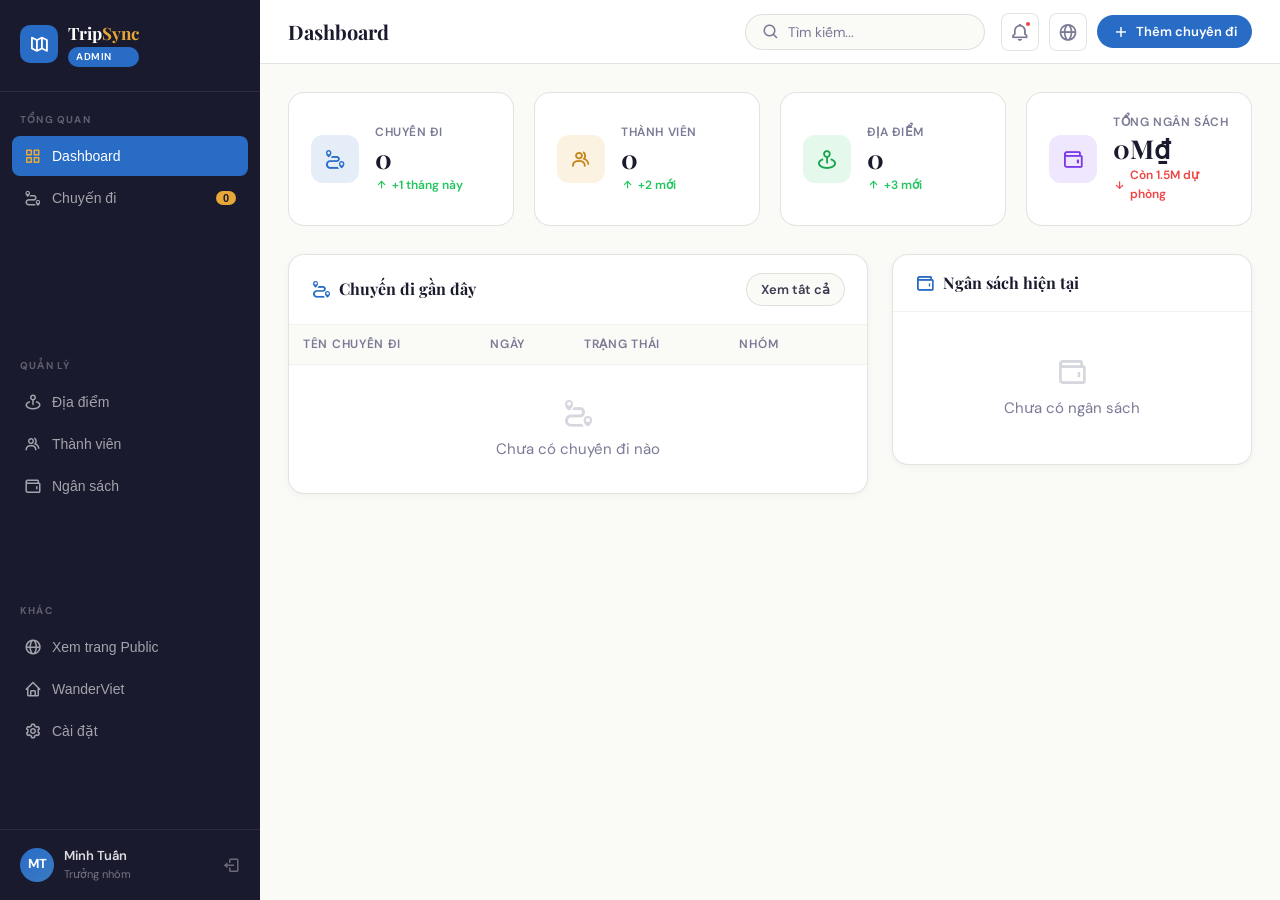
==== admin.html @ dea822be "TourWebsite" ====
<!DOCTYPE html>
<html lang="vi">
<head>
  <meta charset="UTF-8" />
  <meta name="viewport" content="width=device-width, initial-scale=1.0" />
  <title>TripSync Admin – Quản Lý Chuyến Đi</title>
  <link rel="stylesheet" href="https://unpkg.com/boxicons@2.1.4/css/boxicons.min.css">
  <link rel="stylesheet" href="css/admin.css" />
</head>
<body>
<div class="admin-wrapper">

  <!-- SIDEBAR -->
  <aside class="admin-sidebar" id="sidebar">
    <div class="sidebar-brand">
      <div class="sidebar-brand-icon"><i class='bx bx-map-alt'></i></div>
      <div>
        <div class="sidebar-brand-text">Trip<em>Sync</em></div>
        <div class="sidebar-brand-badge">ADMIN</div>
      </div>
    </div>

    <div class="sidebar-section-label">Tổng quan</div>
    <nav class="sidebar-nav">
      <button class="sidebar-nav-item active" onclick="showTab('dashboard')">
        <i class='bx bx-grid-alt'></i> Dashboard
      </button>
      <button class="sidebar-nav-item" onclick="showTab('trips')">
        <i class='bx bx-trip'></i> Chuyến đi
        <span class="sidebar-nav-badge" id="trips-badge">0</span>
      </button>
    </nav>

    <div class="sidebar-section-label">Quản lý</div>
    <nav class="sidebar-nav">
      <button class="sidebar-nav-item" onclick="showTab('places')">
        <i class='bx bx-map-pin'></i> Địa điểm
      </button>
      <button class="sidebar-nav-item" onclick="showTab('members')">
        <i class='bx bx-group'></i> Thành viên
      </button>
      <button class="sidebar-nav-item" onclick="showTab('budget')">
        <i class='bx bx-wallet'></i> Ngân sách
      </button>
    </nav>

    <div class="sidebar-section-label">Khác</div>
    <nav class="sidebar-nav">
      <button class="sidebar-nav-item" onclick="window.open('public.html','_blank')">
        <i class='bx bx-globe'></i> Xem trang Public
      </button>
      <button class="sidebar-nav-item" onclick="window.location.href='index.html'">
        <i class='bx bx-home'></i> WanderViet
      </button>
      <button class="sidebar-nav-item">
        <i class='bx bx-cog'></i> Cài đặt
      </button>
    </nav>

    <div class="sidebar-user">
      <div class="sidebar-user-avatar">MT</div>
      <div>
        <div class="sidebar-user-name">Minh Tuấn</div>
        <div class="sidebar-user-role">Trưởng nhóm</div>
      </div>
      <i class='bx bx-log-out sidebar-user-logout' title="Đăng xuất" onclick="window.location.href='login.html'" style="cursor:pointer"></i>
    </div>
  </aside>

  <!-- MAIN -->
  <main class="admin-main">
    <!-- TOPBAR -->
    <header class="admin-topbar">
      <div class="topbar-title" id="page-title">Dashboard</div>
      <div class="topbar-search">
        <i class='bx bx-search'></i>
        <input type="text" placeholder="Tìm kiếm..." />
      </div>
      <div class="topbar-actions">
        <div class="topbar-icon-btn" title="Thông báo">
          <i class='bx bx-bell'></i>
          <div class="topbar-notif-dot"></div>
        </div>
        <div class="topbar-icon-btn" title="Xem Public" onclick="window.open('public.html','_blank')">
          <i class='bx bx-globe'></i>
        </div>
        <button class="btn btn-primary btn-sm" onclick="openModal('trip')">
          <i class='bx bx-plus'></i> Thêm chuyến đi
        </button>
      </div>
    </header>

    <!-- CONTENT -->
    <div class="admin-content">

      <!-- ===== DASHBOARD TAB ===== -->
      <div id="tab-dashboard" class="tab-content">
        <div class="stats-row">
          <div class="stat-card">
            <div class="stat-icon blue"><i class='bx bx-trip'></i></div>
            <div class="stat-info">
              <div class="stat-label">Chuyến đi</div>
              <div class="stat-val">3</div>
              <div class="stat-change"><i class='bx bx-up-arrow-alt'></i>+1 tháng này</div>
            </div>
          </div>
          <div class="stat-card">
            <div class="stat-icon orange"><i class='bx bx-group'></i></div>
            <div class="stat-info">
              <div class="stat-label">Thành viên</div>
              <div class="stat-val">8</div>
              <div class="stat-change"><i class='bx bx-up-arrow-alt'></i>+2 mới</div>
            </div>
          </div>
          <div class="stat-card">
            <div class="stat-icon green"><i class='bx bx-map-pin'></i></div>
            <div class="stat-info">
              <div class="stat-label">Địa điểm</div>
              <div class="stat-val">14</div>
              <div class="stat-change"><i class='bx bx-up-arrow-alt'></i>+3 mới</div>
            </div>
          </div>
          <div class="stat-card">
            <div class="stat-icon purple"><i class='bx bx-wallet'></i></div>
            <div class="stat-info">
              <div class="stat-label">Tổng ngân sách</div>
              <div class="stat-val">32M₫</div>
              <div class="stat-change down"><i class='bx bx-down-arrow-alt'></i>Còn 1.5M dự phòng</div>
            </div>
          </div>
        </div>

        <div class="admin-grid">
          <div>
            <div class="panel">
              <div class="panel-header">
                <h3><i class='bx bx-trip'></i> Chuyến đi gần đây</h3>
                <div class="panel-header-actions">
                  <button class="btn btn-ghost btn-sm" onclick="showTab('trips')">Xem tất cả</button>
                </div>
              </div>
              <div class="panel-body" style="padding:0">
                <table class="trip-table">
                  <thead>
                    <tr>
                      <th>Tên chuyến đi</th>
                      <th>Ngày</th>
                      <th>Trạng thái</th>
                      <th>Nhóm</th>
                      <th></th>
                    </tr>
                  </thead>
                  <tbody>
                  </tbody>
                </table>
              </div>
            </div>
          </div>

          <div>
            <!-- Quick Budget -->
            <div class="panel">
              <div class="panel-header">
                <h3><i class='bx bx-wallet'></i> Ngân sách hiện tại</h3>
              </div>
              <div class="panel-body" id="dashboard-budget-body">
              </div>
            </div>
          </div>
        </div>
      </div>

      <!-- ===== TRIPS TAB ===== -->
      <div id="tab-trips" class="tab-content" style="display:none">
        <div class="panel">
          <div class="panel-header">
            <h3><i class='bx bx-trip'></i> Tất cả chuyến đi</h3>
            <div class="panel-header-actions">
              <button class="btn btn-primary btn-sm" onclick="openModal('trip')"><i class='bx bx-plus'></i> Thêm mới</button>
            </div>
          </div>
          <div class="panel-body" style="padding:0">
            <table class="trip-table">
              <thead>
                <tr>
                  <th>Tên chuyến đi</th>
                  <th>Ngày đi</th>
                  <th>Thời lượng</th>
                  <th>Trạng thái</th>
                  <th>Nhóm</th>
                  <th>Ngân sách</th>
                  <th>Thao tác</th>
                </tr>
              </thead>
              <tbody id="trips-tbody"></tbody>
            </table>
          </div>
        </div>
      </div>

      <!-- ===== PLACES TAB ===== -->
      <div id="tab-places" class="tab-content" style="display:none">
        <div class="panel">
          <div class="panel-header">
            <h3><i class='bx bx-map-pin'></i> Quản lý địa điểm</h3>
            <div class="panel-header-actions">
              <button class="btn btn-primary btn-sm" onclick="openModal('place')"><i class='bx bx-plus'></i> Thêm địa điểm</button>
            </div>
          </div>
          <div class="panel-body" style="padding:0">
            <table class="trip-table" id="places-table">
              <thead>
                <tr>
                  <th>#</th>
                  <th>Tên địa điểm</th>
                  <th>Vị trí</th>
                  <th>Loại</th>
                  <th>Ngày thăm</th>
                  <th>Đánh giá</th>
                  <th>Thao tác</th>
                </tr>
              </thead>
              <tbody id="places-tbody"></tbody>
            </table>
          </div>
        </div>
      </div>

      <!-- ===== MEMBERS TAB ===== -->
      <div id="tab-members" class="tab-content" style="display:none">
        <div class="panel">
          <div class="panel-header">
            <h3><i class='bx bx-group'></i> Thành viên nhóm</h3>
            <div class="panel-header-actions">
              <button class="btn btn-primary btn-sm" onclick="addMemberRow()"><i class='bx bx-plus'></i> Thêm thành viên</button>
            </div>
          </div>
          <div class="panel-body">
            <div class="member-manage-list" id="member-manage-list"></div>
            <button class="btn btn-primary" onclick="showToast('Đã lưu danh sách thành viên','success')">
              <i class='bx bx-save'></i> Lưu thay đổi
            </button>
          </div>
        </div>
      </div>

      <!-- ===== BUDGET TAB ===== -->
      <div id="tab-budget" class="tab-content" style="display:none">
        <div class="admin-grid">
          <div>
            <div class="panel">
              <div class="panel-header">
                <h3><i class='bx bx-wallet'></i> Tính ngân sách</h3>
              </div>
              <div class="panel-body">
                <div class="form-row">
                  <div class="form-group">
                    <label class="form-label">Chuyến đi</label>
                    <select class="form-control">
                      <option>Đà Nẵng – Hội An 2025</option>
                      <option>Phú Quốc 2025</option>
                    </select>
                  </div>
                  <div class="form-group">
                    <label class="form-label">Số thành viên</label>
                    <input class="form-control" type="number" value="8" id="member-count" oninput="recalcBudget()" />
                  </div>
                </div>

                <div class="form-section-title"><i class='bx bx-list-ul'></i> Danh mục chi phí</div>

                <div class="budget-cats" id="budget-cats"></div>

                <div style="display:flex;gap:10px;margin-top:4px">
                  <button class="btn btn-ghost btn-sm" onclick="addBudgetCat()"><i class='bx bx-plus'></i> Thêm danh mục</button>
                  <button class="btn btn-primary" onclick="showToast('Đã lưu ngân sách','success')"><i class='bx bx-save'></i> Lưu</button>
                </div>
              </div>
            </div>
          </div>

          <div>
            <div class="panel">
              <div class="panel-header"><h3><i class='bx bx-pie-chart-alt'></i> Tổng kết</h3></div>
              <div class="panel-body">
                <div class="budget-total-display">
                  <div class="btd-label">Tổng ngân sách</div>
                  <div class="btd-val" id="total-display">32.000.000₫</div>
                  <div class="btd-sub">Đà Nẵng – Hội An 2025</div>
                  <div class="btd-per" id="per-person-display">≈ 4.000.000₫ / người</div>
                </div>
                <div class="budget-chart" style="margin-bottom:16px">
                  <div class="budget-chart-bars" id="chart-bars">
                    <div class="budget-chart-bar" style="width:31%;background:var(--primary)"></div>
                    <div class="budget-chart-bar" style="width:22%;background:var(--accent)"></div>
                    <div class="budget-chart-bar" style="width:25%;background:var(--success)"></div>
                    <div class="budget-chart-bar" style="width:14%;background:#7c3aed"></div>
                    <div class="budget-chart-bar" style="width:8%;background:var(--text-muted)"></div>
                  </div>
                </div>
                <div id="budget-summary-list"></div>
              </div>
            </div>
          </div>
        </div>
      </div>

    </div><!-- /admin-content -->
  </main>
</div>

<!-- ===== MODAL: Add/Edit Trip ===== -->
<div class="modal-overlay" id="modal-trip">
  <div class="modal">
    <div class="modal-header">
      <h2><i class='bx bx-trip'></i> Thêm / Sửa Chuyến Đi</h2>
      <button class="modal-close" onclick="closeModal('trip')"><i class='bx bx-x'></i></button>
    </div>
    <div class="modal-body">
      <div class="form-section-title"><i class='bx bx-info-circle'></i> Thông tin chuyến đi</div>
      <div class="form-group">
        <label class="form-label">Tên chuyến đi <span>*</span></label>
        <input class="form-control" placeholder="VD: Đà Nẵng – Hội An 2025" />
      </div>
      <div class="form-row">
        <div class="form-group">
          <label class="form-label">Ngày bắt đầu <span>*</span></label>
          <input class="form-control" type="date" value="2025-07-15" />
        </div>
        <div class="form-group">
          <label class="form-label">Ngày kết thúc <span>*</span></label>
          <input class="form-control" type="date" value="2025-07-20" />
        </div>
      </div>
      <div class="form-row">
        <div class="form-group">
          <label class="form-label">Điểm đến <span>*</span></label>
          <input class="form-control" placeholder="VD: Đà Nẵng, Quảng Nam" />
        </div>
        <div class="form-group">
          <label class="form-label">Trạng thái</label>
          <select class="form-control">
            <option>Lên kế hoạch</option>
            <option>Sắp tới</option>
            <option>Đang diễn ra</option>
            <option>Hoàn thành</option>
          </select>
        </div>
      </div>
      <div class="form-group">
        <label class="form-label">Người phụ trách</label>
        <select class="form-control">
          <option>Minh Tuấn</option>
          <option>Lan Anh</option>
          <option>Quang Huy</option>
        </select>
      </div>
      <div class="form-group">
        <label class="form-label">Ghi chú</label>
        <textarea class="form-control" placeholder="Ghi chú, lưu ý về chuyến đi..."></textarea>
      </div>

      <div class="form-section-title"><i class='bx bx-map-pin'></i> Địa điểm trong chuyến đi</div>
      <div class="place-rows" id="modal-place-rows">
        <div class="place-row">
          <i class='bx bx-grid-vertical place-row-drag'></i>
          <div class="place-row-inputs">
            <input class="form-control" placeholder="Tên địa điểm" value="Bãi biển Mỹ Khê" />
            <input class="form-control" placeholder="Thời gian (VD: 09:00)" value="09:00" style="max-width:100px" />
            <select class="form-control" style="max-width:130px"><option>Tham quan</option><option>Ăn uống</option><option>Lưu trú</option><option>Di chuyển</option></select>
          </div>
          <button class="place-row-del"><i class='bx bx-x'></i></button>
        </div>
        <div class="place-row">
          <i class='bx bx-grid-vertical place-row-drag'></i>
          <div class="place-row-inputs">
            <input class="form-control" placeholder="Tên địa điểm" value="Cầu Vàng – Bà Nà Hills" />
            <input class="form-control" placeholder="Thời gian (VD: 09:00)" value="09:00" style="max-width:100px" />
            <select class="form-control" style="max-width:130px"><option>Tham quan</option><option>Ăn uống</option><option>Lưu trú</option><option>Di chuyển</option></select>
          </div>
          <button class="place-row-del" onclick="this.closest('.place-row').remove()"><i class='bx bx-x'></i></button>
        </div>
      </div>
      <button class="btn btn-ghost btn-sm" onclick="addPlaceRow()"><i class='bx bx-plus'></i> Thêm địa điểm</button>
    </div>
    <div class="modal-footer">
      <button class="btn btn-ghost" onclick="closeModal('trip')">Huỷ</button>
      <button class="btn btn-primary" onclick="saveTrip()"><i class='bx bx-save'></i> Lưu chuyến đi</button>
    </div>
  </div>
</div>

<!-- ===== MODAL: Add/Edit Place ===== -->
<div class="modal-overlay" id="modal-place">
  <div class="modal">
    <div class="modal-header">
      <h2><i class='bx bx-map-pin'></i> Thêm / Sửa Địa Điểm</h2>
      <button class="modal-close" onclick="closeModal('place')"><i class='bx bx-x'></i></button>
    </div>
    <div class="modal-body">
      <div class="form-group">
        <label class="form-label">Tên địa điểm <span>*</span></label>
        <input class="form-control" placeholder="VD: Cầu Vàng – Bà Nà Hills" />
      </div>
      <div class="form-row">
        <div class="form-group">
          <label class="form-label">Vị trí / Địa chỉ</label>
          <input class="form-control" placeholder="VD: Đà Nẵng" />
        </div>
        <div class="form-group">
          <label class="form-label">Loại địa điểm</label>
          <select class="form-control">
            <option>Biển</option><option>Núi</option><option>Văn hoá</option>
            <option>Ăn uống</option><option>Lưu trú</option><option>Check-in</option>
          </select>
        </div>
      </div>
      <div class="form-row">
        <div class="form-group">
          <label class="form-label">Ngày thăm</label>
          <input class="form-control" placeholder="VD: Ngày 2" />
        </div>
        <div class="form-group">
          <label class="form-label">Giờ đến</label>
          <input class="form-control" type="time" value="09:00" />
        </div>
      </div>
      <div class="form-row">
        <div class="form-group">
          <label class="form-label">Chi phí ước tính (₫)</label>
          <input class="form-control" type="number" placeholder="0" />
        </div>
        <div class="form-group">
          <label class="form-label">Đánh giá</label>
          <select class="form-control">
            <option>5.0 ⭐⭐⭐⭐⭐</option><option>4.5 ⭐⭐⭐⭐½</option>
            <option selected>4.0 ⭐⭐⭐⭐</option><option>3.5 ⭐⭐⭐½</option>
          </select>
        </div>
      </div>
      <div class="form-group">
        <label class="form-label">Ghi chú / Lưu ý</label>
        <textarea class="form-control" placeholder="Lưu ý quan trọng, mẹo hay cho địa điểm này..."></textarea>
      </div>
    </div>
    <div class="modal-footer">
      <button class="btn btn-ghost" onclick="closeModal('place')">Huỷ</button>
      <button class="btn btn-primary" onclick="savePlace()"><i class='bx bx-save'></i> Lưu địa điểm</button>
    </div>
  </div>
</div>

<!-- TOAST -->
<div class="toast-container" id="toast-container"></div>

<script>
// ── App State ──
let appData = JSON.parse(localStorage.getItem('tripsync_admin') || 'null') || {
  trips: [],
  places: [],
  members: [],
  budget: { tripId: null, memberCount: 1, categories: [] },
};
function saveData(){ localStorage.setItem('tripsync_admin', JSON.stringify(appData)); }

let editingTripId = null;
let editingPlaceId = null;

const fmt = n => (n||0).toLocaleString('vi-VN') + '₫';
const statusMap = { planning:'Lên kế hoạch', upcoming:'Sắp tới', ongoing:'Đang diễn ra', completed:'Hoàn thành' };
const statusClass = { planning:'planning', upcoming:'upcoming', ongoing:'planning', completed:'completed' };

// ── Tab switching ──
function showTab(tab) {
  document.querySelectorAll('.tab-content').forEach(t=>t.style.display='none');
  document.getElementById('tab-'+tab).style.display='block';
  document.querySelectorAll('.sidebar-nav-item').forEach(b=>b.classList.remove('active'));
  event?.target?.classList.add('active');
  const titles={dashboard:'Dashboard',trips:'Chuyến đi',places:'Địa điểm',members:'Thành viên',budget:'Ngân sách'};
  document.getElementById('page-title').textContent=titles[tab]||tab;
  if(tab==='trips') renderTripsTab();
  if(tab==='places') renderPlacesTab();
  if(tab==='members') renderMembersTab();
  if(tab==='budget') renderBudgetTab();
  if(tab==='dashboard') renderDashboard();
}

// ── Toast ──
function showToast(msg, type='success') {
  const icons={success:'bx-check-circle',error:'bx-x-circle',info:'bx-info-circle'};
  const toast=document.createElement('div');
  toast.className=`toast ${type}`;
  toast.innerHTML=`<i class='bx ${icons[type]}'></i> ${msg}`;
  document.getElementById('toast-container').appendChild(toast);
  setTimeout(()=>toast.classList.add('show'),50);
  setTimeout(()=>{toast.classList.remove('show');setTimeout(()=>toast.remove(),400);},3000);
}

// ── Modals ──
function openModal(type){
  if(type==='trip') resetTripForm();
  if(type==='place') resetPlaceForm();
  document.getElementById('modal-'+type).classList.add('open');
}
function closeModal(type){
  document.getElementById('modal-'+type).classList.remove('open');
  if(type==='trip') editingTripId=null;
  if(type==='place') editingPlaceId=null;
}
document.querySelectorAll('.modal-overlay').forEach(o=>{
  o.addEventListener('click',e=>{if(e.target===o) o.classList.remove('open');});
});
document.addEventListener('keydown',e=>{
  if(e.key==='Escape') document.querySelectorAll('.modal-overlay.open').forEach(m=>m.classList.remove('open'));
});

// ── Search ──
const searchInput = document.querySelector('.topbar-search input');
searchInput.addEventListener('input', function(){
  const q = this.value.toLowerCase().trim();
  if(!q){ document.querySelectorAll('.trip-table tbody tr').forEach(r=>r.style.display=''); return; }
  document.querySelectorAll('.trip-table tbody tr').forEach(r=>{
    r.style.display = r.textContent.toLowerCase().includes(q) ? '' : 'none';
  });
});

// ── Notification bell ──
document.querySelector('.topbar-icon-btn[title="Thông báo"]').addEventListener('click',function(){
  const dot = this.querySelector('.topbar-notif-dot');
  if(dot) dot.style.display='none';
  showToast('3 thông báo mới: 2 thành viên xác nhận, 1 địa điểm được thêm','info');
});

// ── Settings ──
document.querySelector('.sidebar-nav-item:last-of-type').addEventListener('click', function(){
  showToast('Trang cài đặt đang được phát triển!','info');
});

// ── TRIPS ──
function renderDashboard(){
  // Update stat cards
  document.querySelector('.stat-card:nth-child(1) .stat-val').textContent = appData.trips.length;
  document.querySelector('.stat-card:nth-child(2) .stat-val').textContent = appData.members.length;
  document.querySelector('.stat-card:nth-child(3) .stat-val').textContent = appData.places.length;
  const totalBudget = appData.budget.categories.reduce((a,c)=>a+c.amount,0);
  document.querySelector('.stat-card:nth-child(4) .stat-val').textContent = (totalBudget/1000000).toFixed(0)+'M₫';
  // Update sidebar badge
  const tripsBadge = document.getElementById('trips-badge');
  if(tripsBadge) tripsBadge.textContent = appData.trips.length;

  // Update recent trips table in dashboard
  const dashTbody = document.querySelector('#tab-dashboard .trip-table tbody');
  if(dashTbody){
    if(!appData.trips.length){
      dashTbody.innerHTML=`<tr><td colspan="5" style="text-align:center;padding:32px 20px;color:var(--text-muted)">
        <i class='bx bx-trip' style="font-size:2rem;opacity:.3;display:block;margin-bottom:8px"></i>
        Chưa có chuyến đi nào
      </td></tr>`;
    } else {
      dashTbody.innerHTML=appData.trips.slice(0,3).map(t=>`
        <tr>
          <td><div class="trip-table-name">${t.name}</div><div class="trip-table-dest"><i class='bx bx-map-pin'></i> ${t.dest}</div></td>
          <td style="font-size:13px;color:var(--text-muted)">${formatDate(t.start)} – ${formatDate(t.end)}</td>
          <td><span class="status-badge ${statusClass[t.status]||'planning'}">${statusMap[t.status]||t.status}</span></td>
          <td><div class="member-avatars">${(t.members||[]).slice(0,3).map(m=>`<div class="ma">${m}</div>`).join('')}${(t.members||[]).length>3?`<div class="ma ma-more">+${t.members.length-3}</div>`:''}</div></td>
          <td><div class="action-btns">
            <div class="action-btn" onclick="editTrip(${t.id})" title="Sửa"><i class='bx bx-edit'></i></div>
            <div class="action-btn del" onclick="deleteTrip(${t.id})" title="Xóa"><i class='bx bx-trash'></i></div>
          </div></td>
        </tr>`).join('');
    }
  }

  // Update dashboard budget panel
  const dashBudgetBody = document.getElementById('dashboard-budget-body');
  if(dashBudgetBody){
    const cats = appData.budget.categories;
    const total = cats.reduce((a,c)=>a+c.amount,0);
    const members = appData.budget.memberCount||1;
    const trip = appData.trips[0];
    if(!cats.length){
      dashBudgetBody.innerHTML=`<div style="text-align:center;padding:24px;color:var(--text-muted)"><i class='bx bx-wallet' style="font-size:2rem;opacity:.3;display:block;margin-bottom:8px"></i>Chưa có ngân sách</div>`;
    } else {
      dashBudgetBody.innerHTML=`
        <div class="budget-total-display">
          <div class="btd-label">Tổng ngân sách</div>
          <div class="btd-val">${fmt(total)}</div>
          ${trip?`<div class="btd-sub">${trip.name}</div>`:''}
          <div class="btd-per">≈ ${fmt(Math.round(total/members))} / người</div>
        </div>
        <div class="budget-chart">
          <div class="budget-chart-bars" style="margin-bottom:8px">
            ${cats.map(c=>`<div class="budget-chart-bar" style="width:${total>0?Math.round(c.amount/total*100):0}%;background:${c.color}"></div>`).join('')}
          </div>
        </div>
        <div>
          ${cats.map(c=>`<div class="budget-summary-row"><span>${c.name}</span><span>${fmt(c.amount)}</span></div>`).join('')}
          <div class="budget-summary-row" style="margin-top:8px;padding-top:12px;border-top:2px solid var(--bg-2)">
            <span>Tổng cộng</span><span style="color:var(--primary)">${fmt(total)}</span>
          </div>
        </div>`;
    }
  }
}

function renderTripsTab(){
  const tbody=document.getElementById('trips-tbody');
  if(!appData.trips.length){
    tbody.innerHTML=`<tr><td colspan="7" style="text-align:center;padding:40px 20px;color:var(--text-muted)">
      <i class='bx bx-trip' style="font-size:2.5rem;opacity:.3;display:block;margin-bottom:10px"></i>
      Chưa có chuyến đi nào. Nhấn <strong>+ Thêm mới</strong> để bắt đầu.
    </td></tr>`;
    return;
  }
  tbody.innerHTML=appData.trips.map(t=>`
    <tr>
      <td><div class="trip-table-name">${t.name}</div><div class="trip-table-dest"><i class='bx bx-map-pin'></i> ${t.dest}</div></td>
      <td style="font-size:13px">${formatDate(t.start)}</td>
      <td style="font-size:13px;color:var(--text-muted)">${calcDuration(t.start,t.end)}</td>
      <td><span class="status-badge ${statusClass[t.status]||'planning'}">${statusMap[t.status]||t.status}</span></td>
      <td><div class="member-avatars">${t.members.slice(0,3).map(m=>`<div class="ma">${m}</div>`).join('')}${t.members.length>3?`<div class="ma ma-more">+${t.members.length-3}</div>`:''}</div></td>
      <td style="font-size:13px;font-weight:600;color:var(--primary)">${fmt(t.budget)}</td>
      <td><div class="action-btns">
        <div class="action-btn" onclick="editTrip(${t.id})" title="Sửa"><i class='bx bx-edit'></i></div>
        <div class="action-btn" onclick="window.open('public.html','_blank')" title="Xem Public"><i class='bx bx-globe'></i></div>
        <div class="action-btn del" onclick="deleteTrip(${t.id})" title="Xóa"><i class='bx bx-trash'></i></div>
      </div></td>
    </tr>`).join('');
}

function formatDate(d){ if(!d) return '—'; const [y,m,dy]=d.split('-'); return `${dy}/${m}/${y}`; }
function calcDuration(s,e){
  if(!s||!e) return '—';
  const days=Math.round((new Date(e)-new Date(s))/86400000)+1;
  return `${days} ngày ${days-1} đêm`;
}

// Trip modal fields
function getTripFields(){
  const modal=document.getElementById('modal-trip');
  const inputs=modal.querySelectorAll('input,select,textarea');
  return {
    name: inputs[0].value.trim(),
    start: inputs[1].value,
    end: inputs[2].value,
    dest: inputs[3].value.trim(),
    status: inputs[4].value,
    leader: inputs[5].value,
    notes: inputs[6].value,
  };
}
function resetTripForm(){
  const modal=document.getElementById('modal-trip');
  modal.querySelectorAll('input:not([type="hidden"]),textarea').forEach(i=>{ if(i.type!=='hidden') i.value=''; });
  document.getElementById('modal-place-rows').innerHTML='';
  editingTripId=null;
  modal.querySelector('.modal-header h2').innerHTML="<i class='bx bx-trip'></i> Thêm Chuyến Đi Mới";
}
function editTrip(id){
  const trip=appData.trips.find(t=>t.id===id);
  if(!trip) return;
  editingTripId=id;
  const modal=document.getElementById('modal-trip');
  const inputs=modal.querySelectorAll('input,select,textarea');
  inputs[0].value=trip.name;
  inputs[1].value=trip.start;
  inputs[2].value=trip.end;
  inputs[3].value=trip.dest;
  inputs[4].value=trip.status;
  inputs[6].value=trip.notes||'';
  modal.querySelector('.modal-header h2').innerHTML="<i class='bx bx-edit'></i> Sửa Chuyến Đi";
  modal.classList.add('open');
}
function saveTrip(){
  const f=getTripFields();
  if(!f.name){ showToast('Vui lòng nhập tên chuyến đi!','error'); return; }
  if(!f.start||!f.end){ showToast('Vui lòng chọn ngày đi và ngày về!','error'); return; }
  if(new Date(f.end)<new Date(f.start)){ showToast('Ngày về phải sau ngày đi!','error'); return; }
  if(!f.dest){ showToast('Vui lòng nhập điểm đến!','error'); return; }

  if(editingTripId){
    const idx=appData.trips.findIndex(t=>t.id===editingTripId);
    if(idx>=0) Object.assign(appData.trips[idx],{...f,budget:appData.trips[idx].budget,members:appData.trips[idx].members});
    showToast('Đã cập nhật chuyến đi!','success');
  } else {
    const newTrip={id:Date.now(),...f,budget:0,members:[]};
    appData.trips.push(newTrip);
    showToast('Đã thêm chuyến đi mới!','success');
  }
  saveData(); closeModal('trip'); renderTripsTab(); renderDashboard();
}
function deleteTrip(id){
  if(!confirm('Bạn có chắc muốn xóa chuyến đi này?')) return;
  appData.trips=appData.trips.filter(t=>t.id!==id);
  saveData(); renderTripsTab(); renderDashboard();
  showToast('Đã xóa chuyến đi','error');
}

// ── PLACES ──
function renderPlacesTab(){
  const tbody=document.getElementById('places-tbody');
  if(!appData.places.length){
    tbody.innerHTML=`<tr><td colspan="7" style="text-align:center;padding:40px 20px;color:var(--text-muted)">
      <i class='bx bx-map-pin' style="font-size:2.5rem;opacity:.3;display:block;margin-bottom:10px"></i>
      Chưa có địa điểm nào. Nhấn <strong>+ Thêm mới</strong> để thêm địa điểm.
    </td></tr>`;
    return;
  }
  tbody.innerHTML=appData.places.map((p,i)=>`
    <tr>
      <td style="font-weight:700;color:var(--primary)">${i+1}</td>
      <td><div style="font-weight:600;font-size:14px">${p.name}</div></td>
      <td style="font-size:13px;color:var(--text-muted)">${p.location}</td>
      <td><span class="stop-tag">${p.type}</span></td>
      <td style="font-size:13px">${p.day}</td>
      <td><span style="display:flex;align-items:center;gap:3px;font-size:13px;font-weight:600"><i class='bx bxs-star' style="color:var(--accent)"></i>${p.rating}</span></td>
      <td><div class="action-btns">
        <div class="action-btn" onclick="editPlace(${p.id})" title="Sửa"><i class='bx bx-edit'></i></div>
        <div class="action-btn del" onclick="deletePlace(${p.id})" title="Xóa"><i class='bx bx-trash'></i></div>
      </div></td>
    </tr>`).join('');
}
function resetPlaceForm(){
  const modal=document.getElementById('modal-place');
  modal.querySelectorAll('input:not([type="hidden"]),textarea').forEach(i=>{if(i.type!=='hidden') i.value='';});
  editingPlaceId=null;
  modal.querySelector('.modal-header h2').innerHTML="<i class='bx bx-map-pin'></i> Thêm Địa Điểm Mới";
}
function editPlace(id){
  const p=appData.places.find(x=>x.id===id);
  if(!p) return;
  editingPlaceId=id;
  const modal=document.getElementById('modal-place');
  const inputs=modal.querySelectorAll('input,select,textarea');
  inputs[0].value=p.name;
  inputs[1].value=p.location;
  inputs[2].value=p.type;
  inputs[3].value=p.day;
  inputs[4].value=p.time;
  inputs[5].value=p.cost||0;
  // rating select
  const ratingSelect=modal.querySelectorAll('select')[1];
  if(ratingSelect) Array.from(ratingSelect.options).forEach(o=>{if(o.value.startsWith(p.rating)) o.selected=true;});
  if(inputs[7]) inputs[7].value=p.notes||'';
  modal.querySelector('.modal-header h2').innerHTML="<i class='bx bx-edit'></i> Sửa Địa Điểm";
  modal.classList.add('open');
}
function savePlace(){
  const modal=document.getElementById('modal-place');
  const inputs=modal.querySelectorAll('input,select,textarea');
  const name=inputs[0].value.trim();
  if(!name){ showToast('Vui lòng nhập tên địa điểm!','error'); return; }
  const placeData={
    name,
    location:inputs[1].value.trim()||'Việt Nam',
    type:inputs[2].value,
    day:inputs[3].value.trim()||'Ngày 1',
    time:inputs[4].value||'09:00',
    cost:parseFloat(inputs[5].value)||0,
    rating: (modal.querySelectorAll('select')[1]?.value||'4.0').split(' ')[0],
    notes: inputs[7]?.value||''
  };
  if(editingPlaceId){
    const idx=appData.places.findIndex(p=>p.id===editingPlaceId);
    if(idx>=0) appData.places[idx]={...appData.places[idx],...placeData};
    showToast('Đã cập nhật địa điểm!','success');
  } else {
    appData.places.push({id:Date.now(),...placeData});
    showToast('Đã thêm địa điểm mới!','success');
  }
  saveData(); closeModal('place'); renderPlacesTab(); renderDashboard();
}
function deletePlace(id){
  if(!confirm('Bạn có chắc muốn xóa địa điểm này?')) return;
  appData.places=appData.places.filter(p=>p.id!==id);
  saveData(); renderPlacesTab(); renderDashboard();
  showToast('Đã xóa địa điểm','error');
}

// ── MEMBERS ──
function renderMembersTab(){
  const list=document.getElementById('member-manage-list');
  list.innerHTML=appData.members.map(m=>`
    <div class="member-manage-row" data-id="${m.id}">
      <div class="member-manage-avatar" style="background:${m.color}">${m.initials}</div>
      <input class="form-control" value="${m.name}" placeholder="Tên thành viên" onchange="updateMember(${m.id},'name',this.value)" />
      <select class="form-control member-role-select" onchange="updateMember(${m.id},'role',this.value)">
        ${['Trưởng nhóm','Phụ trách tài chính','Phụ trách lịch trình','Thành viên'].map(r=>`<option ${r===m.role?'selected':''}>${r}</option>`).join('')}
      </select>
      <input class="form-control" value="${m.phone||''}" placeholder="Số điện thoại" style="max-width:140px" onchange="updateMember(${m.id},'phone',this.value)" />
      <div class="member-manage-del" onclick="deleteMember(${m.id})" title="Xóa"><i class='bx bx-x'></i></div>
    </div>`).join('');
}
function updateMember(id,field,val){
  const m=appData.members.find(x=>x.id===id);
  if(m){ m[field]=val; saveData(); }
}
function deleteMember(id){
  if(!confirm('Xóa thành viên này?')) return;
  appData.members=appData.members.filter(m=>m.id!==id);
  saveData(); renderMembersTab(); renderDashboard();
  showToast('Đã xóa thành viên','error');
}
function addMemberRow(){
  const colors=['linear-gradient(135deg,#0d9488,#2dd4bf)','linear-gradient(135deg,#db2777,#f9a8d4)','linear-gradient(135deg,#ea580c,#fdba74)'];
  const color=colors[appData.members.length%colors.length];
  const newMember={id:Date.now(),name:'',role:'Thành viên',phone:'',initials:'?',color};
  appData.members.push(newMember);
  saveData(); renderMembersTab();
  // Focus new row
  setTimeout(()=>{
    const rows=document.querySelectorAll('.member-manage-row');
    const lastInput=rows[rows.length-1]?.querySelector('input');
    if(lastInput) lastInput.focus();
  },50);
}
// Save members button
document.querySelector('#tab-members .btn-primary')?.addEventListener('click',()=>{
  // Collect all current values
  document.querySelectorAll('.member-manage-row').forEach(row=>{
    const id=parseInt(row.dataset.id);
    const m=appData.members.find(x=>x.id===id);
    if(!m) return;
    const inputs=row.querySelectorAll('input');
    const name=inputs[0].value.trim();
    if(name) m.name=name;
    m.phone=inputs[1].value.trim();
    const initials=name.split(' ').filter(Boolean).map(w=>w[0]).slice(0,2).join('').toUpperCase()||'?';
    m.initials=initials;
    row.querySelector('.member-manage-avatar').textContent=initials;
  });
  saveData(); renderDashboard();
  showToast('Đã lưu danh sách thành viên','success');
});

// ── BUDGET ──
function renderBudgetTab(){
  const cats=document.getElementById('budget-cats');
  cats.innerHTML=appData.budget.categories.map((c,i)=>`
    <div class="budget-cat-row">
      <div class="budget-cat-color" style="background:${c.color}"></div>
      <input class="form-control" value="${c.name}" placeholder="Danh mục" style="flex:1" onchange="updateBudgetCat(${i},'name',this.value)" />
      <input class="form-control amount" type="number" value="${c.amount}" oninput="updateBudgetCat(${i},'amount',this.value);recalcBudget()" placeholder="Số tiền (₫)" />
      <span class="budget-cat-pct">0%</span>
      <div class="member-manage-del" onclick="removeBudgetCat(${i})"><i class='bx bx-x'></i></div>
    </div>`).join('');
  document.getElementById('member-count').value=appData.budget.memberCount;
  recalcBudget();
}
function updateBudgetCat(i,field,val){
  if(appData.budget.categories[i]){
    appData.budget.categories[i][field]=field==='amount'?parseFloat(val)||0:val;
    saveData();
  }
}
function removeBudgetCat(i){
  appData.budget.categories.splice(i,1);
  saveData(); renderBudgetTab();
}
function addBudgetCat(){
  const colors=['#ec4899','#06b6d4','#f97316','#84cc16'];
  appData.budget.categories.push({name:'Danh mục mới',amount:0,color:colors[appData.budget.categories.length%colors.length]});
  saveData(); renderBudgetTab();
}
function recalcBudget(){
  const amounts=[...document.querySelectorAll('.budget-cat-row .amount')].map(i=>parseFloat(i.value)||0);
  const total=amounts.reduce((a,b)=>a+b,0);
  const members=parseInt(document.getElementById('member-count').value)||1;
  appData.budget.memberCount=members;
  document.querySelectorAll('.budget-cat-row .budget-cat-pct').forEach((el,i)=>{
    el.textContent=total>0?Math.round((amounts[i]/total)*100)+'%':'0%';
  });
  if(document.getElementById('total-display')) document.getElementById('total-display').textContent=fmt(total);
  if(document.getElementById('per-person-display')) document.getElementById('per-person-display').textContent=`≈ ${fmt(Math.round(total/members))} / người`;
  if(document.getElementById('total-sum')) document.getElementById('total-sum').textContent=fmt(total);
  // Update chart bars
  const bars=document.getElementById('chart-bars');
  if(bars && total>0){
    const barColors=appData.budget.categories.map(c=>c.color);
    bars.innerHTML=amounts.map((a,i)=>`<div class="budget-chart-bar" style="width:${total>0?Math.round(a/total*100):0}%;background:${barColors[i]||'#ccc'}"></div>`).join('');
  }
  // Update summary list
  const summaryList=document.getElementById('budget-summary-list');
  if(summaryList){
    const cats=[...document.querySelectorAll('.budget-cat-row')].map((row,i)=>({
      name: row.querySelector('input.form-control')?.value||'',
      amount: amounts[i]||0
    }));
    summaryList.innerHTML=cats.map(c=>`<div class="budget-summary-row"><span>${c.name}</span><span>${fmt(c.amount)}</span></div>`).join('')
      +`<div class="budget-summary-row" style="font-weight:700;border-top:2px solid var(--bg-2);margin-top:8px;padding-top:12px"><span>Tổng cộng</span><span style="color:var(--primary)" id="total-sum">${fmt(total)}</span></div>`;
  }
  saveData();
}
// Save budget button  
document.querySelector('#tab-budget .btn-primary')?.addEventListener('click',()=>{
  recalcBudget(); saveData();
  showToast('Đã lưu ngân sách','success');
});

// ── Place rows in trip modal ──
function addPlaceRow(){
  const container=document.getElementById('modal-place-rows');
  const row=document.createElement('div');
  row.className='place-row';
  row.innerHTML=`
    <i class='bx bx-grid-vertical place-row-drag'></i>
    <div class="place-row-inputs">
      <input class="form-control" placeholder="Tên địa điểm" />
      <input class="form-control" placeholder="Thời gian" style="max-width:100px" />
      <select class="form-control" style="max-width:130px"><option>Tham quan</option><option>Ăn uống</option><option>Lưu trú</option><option>Di chuyển</option></select>
    </div>
    <button class="place-row-del" onclick="this.closest('.place-row').remove()"><i class='bx bx-x'></i></button>`;
  container.appendChild(row);
}
// Remove first place-row-del (had no onclick)
document.querySelector('.place-row-del:not([onclick])')?.addEventListener('click', function(){
  this.closest('.place-row').remove();
});

// ── Confirm delete (legacy) ──
function confirmDelete(item){
  if(confirm(`Bạn có chắc muốn xóa ${item}?`)) showToast(`Đã xóa ${item}`,'error');
}

// ── Dashboard action buttons ──
document.querySelector('.panel-header-actions .btn-ghost')?.addEventListener('click',()=>showTab('trips'));

// ── Init ──
renderDashboard();
renderTripsTab();
renderPlacesTab();
renderMembersTab();
renderBudgetTab();
</script>

</body>
</html>
---- css/admin.css ----
@import url('https://fonts.googleapis.com/css2?family=Playfair+Display:wght@400;700;900&family=DM+Sans:wght@300;400;500;600&display=swap');
@import url('https://unpkg.com/boxicons@2.1.4/css/boxicons.min.css');

*, *::before, *::after { box-sizing: border-box; margin: 0; padding: 0; }

:root {
    --primary: #286cc5;
    --primary-light: #3b7bc4;
    --primary-pale: #E8F2EB;
    --accent: #E8A838;
    --accent-dark: #C4861A;
    --dark: #1A1A2E;
    --dark-2: #2C2C44;
    --text: #3D3D52;
    --text-muted: #7A7A96;
    --bg: #FAFAF7;
    --bg-2: #F2F2EC;
    --white: #FFFFFF;
    --border: rgba(45, 90, 61, 0.15);
    --shadow: 0 4px 32px rgba(45, 90, 61, 0.12);
    --radius: 16px;
    --radius-sm: 8px;
    --radius-xl: 32px;
    --sidebar-w: 260px;
    --topbar-h: 64px;
    --success: #22c55e;
    --warning: #f59e0b;
    --danger: #ef4444;
    --danger-pale: #fee2e2;
}

html { scroll-behavior: smooth; }

body {
    font-family: 'DM Sans', sans-serif;
    color: var(--text);
    background: var(--bg);
    font-size: 15px;
    line-height: 1.6;
    overflow-x: hidden;
}

img { max-width: 100%; height: auto; display: block; }
a { text-decoration: none; color: inherit; transition: all 0.3s ease; }
ul { list-style: none; }

h1, h2, h3, h4 { font-family: 'Playfair Display', serif; color: var(--dark); line-height: 1.2; }
h1 { font-size: clamp(22px, 2.5vw, 30px); font-weight: 700; }
h2 { font-size: clamp(18px, 2vw, 24px); font-weight: 700; }
h3 { font-size: 18px; font-weight: 700; }
p { color: var(--text-muted); }

/* ── LAYOUT ── */
.admin-wrapper { display: flex; min-height: 100vh; }

/* ── SIDEBAR ── */
.admin-sidebar {
    width: var(--sidebar-w);
    background: var(--dark);
    display: flex; flex-direction: column;
    position: fixed; left: 0; top: 0; bottom: 0;
    z-index: 200;
    transition: transform 0.3s ease;
    overflow-y: auto;
}

.sidebar-brand {
    display: flex; align-items: center; gap: 10px;
    padding: 20px 20px 24px;
    border-bottom: 1px solid rgba(255,255,255,0.08);
}
.sidebar-brand-icon {
    width: 38px; height: 38px;
    background: var(--primary);
    border-radius: 10px;
    display: flex; align-items: center; justify-content: center;
}
.sidebar-brand-icon i { color: var(--white); font-size: 20px; }
.sidebar-brand-text { font-family: 'Playfair Display', serif; font-size: 17px; font-weight: 700; color: var(--white); }
.sidebar-brand-text em { color: var(--accent); font-style: normal; }
.sidebar-brand-badge { font-size: 10px; background: var(--primary); color: var(--white); padding: 2px 8px; border-radius: 100px; font-weight: 600; letter-spacing: 0.05em; }

.sidebar-section-label {
    font-size: 10px; font-weight: 700;
    color: rgba(255,255,255,0.3);
    text-transform: uppercase; letter-spacing: 0.12em;
    padding: 20px 20px 8px;
}

.sidebar-nav { padding: 0 12px; flex: 1; }
.sidebar-nav-item {
    display: flex; align-items: center; gap: 10px;
    padding: 11px 12px;
    border-radius: var(--radius-sm);
    font-size: 14px; font-weight: 500;
    color: rgba(255,255,255,0.6);
    cursor: pointer; transition: all 0.25s;
    margin-bottom: 2px;
    border: none; background: transparent; width: 100%; text-align: left;
}
.sidebar-nav-item i { font-size: 18px; flex-shrink: 0; }
.sidebar-nav-item:hover { background: rgba(255,255,255,0.06); color: rgba(255,255,255,0.9); }
.sidebar-nav-item.active { background: var(--primary); color: var(--white); }
.sidebar-nav-item.active i { color: var(--accent); }
.sidebar-nav-badge {
    margin-left: auto;
    background: var(--accent);
    color: var(--dark);
    font-size: 11px; font-weight: 700;
    padding: 1px 7px; border-radius: 100px;
}

.sidebar-user {
    padding: 16px 20px;
    border-top: 1px solid rgba(255,255,255,0.08);
    display: flex; align-items: center; gap: 10px;
    margin-top: auto;
}
.sidebar-user-avatar {
    width: 34px; height: 34px; border-radius: 50%;
    background: linear-gradient(135deg, var(--primary), var(--primary-light));
    display: flex; align-items: center; justify-content: center;
    font-weight: 700; font-size: 13px; color: var(--white);
    flex-shrink: 0;
}
.sidebar-user-name { font-size: 13px; font-weight: 600; color: rgba(255,255,255,0.85); }
.sidebar-user-role { font-size: 11px; color: rgba(255,255,255,0.4); }
.sidebar-user-logout { margin-left: auto; color: rgba(255,255,255,0.35); font-size: 18px; cursor: pointer; transition: color 0.3s; }
.sidebar-user-logout:hover { color: var(--danger); }

/* ── MAIN CONTENT ── */
.admin-main {
    margin-left: var(--sidebar-w);
    flex: 1;
    min-height: 100vh;
    display: flex; flex-direction: column;
}

/* ── TOPBAR ── */
.admin-topbar {
    height: var(--topbar-h);
    background: var(--white);
    border-bottom: 1px solid var(--border);
    display: flex; align-items: center;
    padding: 0 28px;
    gap: 16px;
    position: sticky; top: 0; z-index: 100;
}
.topbar-title { font-family: 'Playfair Display', serif; font-size: 20px; font-weight: 700; color: var(--dark); flex: 1; }
.topbar-search {
    display: flex; align-items: center; gap: 8px;
    background: var(--bg); border: 1.5px solid var(--border);
    border-radius: 100px; padding: 8px 16px;
    width: 240px; transition: all 0.3s;
}
.topbar-search:focus-within { border-color: var(--primary); background: var(--white); width: 280px; }
.topbar-search i { color: var(--text-muted); font-size: 18px; }
.topbar-search input { border: none; background: transparent; outline: none; font-family: 'DM Sans', sans-serif; font-size: 14px; color: var(--text); width: 100%; }
.topbar-search input::placeholder { color: var(--text-muted); }

.topbar-actions { display: flex; align-items: center; gap: 10px; }
.topbar-icon-btn {
    width: 38px; height: 38px;
    border-radius: var(--radius-sm); border: 1.5px solid var(--border);
    background: var(--white); color: var(--text-muted);
    display: flex; align-items: center; justify-content: center;
    cursor: pointer; transition: all 0.3s; position: relative;
}
.topbar-icon-btn:hover { border-color: var(--primary); color: var(--primary); }
.topbar-icon-btn i { font-size: 20px; }
.topbar-notif-dot {
    position: absolute; top: 6px; right: 6px;
    width: 8px; height: 8px; border-radius: 50%;
    background: var(--danger); border: 2px solid var(--white);
}

/* ── PAGE CONTENT ── */
.admin-content { padding: 28px; flex: 1; }

/* ── STAT CARDS ROW ── */
.stats-row { display: grid; grid-template-columns: repeat(4, 1fr); gap: 20px; margin-bottom: 28px; }
.stat-card {
    background: var(--white);
    border-radius: var(--radius);
    padding: 20px 22px;
    border: 1px solid var(--border);
    display: flex; align-items: center; gap: 16px;
    transition: all 0.3s;
}
.stat-card:hover { border-color: var(--primary); box-shadow: 0 4px 20px rgba(40,108,197,0.1); transform: translateY(-2px); }
.stat-icon {
    width: 48px; height: 48px;
    border-radius: 12px;
    display: flex; align-items: center; justify-content: center;
    flex-shrink: 0;
}
.stat-icon i { font-size: 22px; }
.stat-icon.blue { background: rgba(40,108,197,0.12); }
.stat-icon.blue i { color: var(--primary); }
.stat-icon.orange { background: rgba(232,168,56,0.15); }
.stat-icon.orange i { color: var(--accent-dark); }
.stat-icon.green { background: rgba(34,197,94,0.12); }
.stat-icon.green i { color: #16a34a; }
.stat-icon.purple { background: rgba(124,58,237,0.12); }
.stat-icon.purple i { color: #7c3aed; }
.stat-info { flex: 1; }
.stat-label { font-size: 12px; color: var(--text-muted); text-transform: uppercase; letter-spacing: 0.05em; font-weight: 600; margin-bottom: 4px; }
.stat-val { font-family: 'Playfair Display', serif; font-size: 26px; font-weight: 700; color: var(--dark); line-height: 1; }
.stat-change { font-size: 12px; color: var(--success); font-weight: 600; margin-top: 4px; display: flex; align-items: center; gap: 3px; }
.stat-change.down { color: var(--danger); }
.stat-change i { font-size: 14px; }

/* ── GRID LAYOUT ── */
.admin-grid { display: grid; grid-template-columns: 1fr 360px; gap: 24px; align-items: start; }
.admin-grid-full { grid-template-columns: 1fr; }

/* ── PANEL CARDS ── */
.panel {
    background: var(--white);
    border-radius: var(--radius);
    border: 1px solid var(--border);
    overflow: hidden;
    margin-bottom: 24px;
    box-shadow: 0 2px 8px rgba(0,0,0,0.04);
}
.panel-header {
    display: flex; align-items: center; justify-content: space-between;
    padding: 18px 22px;
    border-bottom: 1px solid var(--bg-2);
}
.panel-header h3 { font-size: 16px; display: flex; align-items: center; gap: 8px; }
.panel-header h3 i { color: var(--primary); font-size: 20px; }
.panel-header-actions { display: flex; gap: 8px; }
.panel-body { padding: 20px 22px; }

/* ── BUTTONS ── */
.btn { display: inline-flex; align-items: center; gap: 7px; padding: 10px 20px; border-radius: 100px; font-weight: 600; font-size: 14px; cursor: pointer; transition: all 0.3s ease; border: 1.5px solid transparent; font-family: 'DM Sans', sans-serif; }
.btn-primary { background: var(--primary); color: var(--white); }
.btn-primary:hover { background: var(--primary-light); transform: translateY(-1px); box-shadow: 0 6px 20px rgba(40,108,197,0.3); }
.btn-accent { background: var(--accent); color: var(--dark); }
.btn-accent:hover { background: var(--accent-dark); transform: translateY(-1px); }
.btn-outline { background: transparent; color: var(--primary); border-color: var(--primary); }
.btn-outline:hover { background: var(--primary); color: var(--white); }
.btn-ghost { background: var(--bg); color: var(--text); border-color: var(--border); }
.btn-ghost:hover { border-color: var(--primary); color: var(--primary); background: var(--primary-pale); }
.btn-danger { background: var(--danger); color: var(--white); }
.btn-danger:hover { background: #dc2626; }
.btn-sm { padding: 7px 14px; font-size: 13px; }
.btn-xs { padding: 5px 11px; font-size: 12px; }
.btn i { font-size: 17px; }

/* ── TRIP TABLE ── */
.trip-table { width: 100%; border-collapse: collapse; }
.trip-table th {
    text-align: left; font-size: 12px; font-weight: 600;
    color: var(--text-muted); text-transform: uppercase; letter-spacing: 0.06em;
    padding: 10px 14px; border-bottom: 1.5px solid var(--bg-2);
    background: var(--bg);
}
.trip-table td { padding: 14px; border-bottom: 1px solid var(--bg-2); vertical-align: middle; }
.trip-table tr:last-child td { border-bottom: none; }
.trip-table tbody tr { transition: background 0.2s; }
.trip-table tbody tr:hover { background: var(--bg); }

.trip-table-name { font-weight: 600; color: var(--dark); font-size: 14px; margin-bottom: 2px; }
.trip-table-dest { font-size: 12px; color: var(--text-muted); display: flex; align-items: center; gap: 4px; }
.trip-table-dest i { font-size: 13px; color: var(--primary); }

.status-badge { display: inline-flex; align-items: center; gap: 5px; padding: 4px 11px; border-radius: 100px; font-size: 12px; font-weight: 600; }
.status-badge::before { content: ''; width: 6px; height: 6px; border-radius: 50%; background: currentColor; opacity: 0.6; }
.status-badge.active { background: rgba(34,197,94,0.12); color: #16a34a; }
.status-badge.upcoming { background: rgba(40,108,197,0.1); color: var(--primary); }
.status-badge.completed { background: var(--bg-2); color: var(--text-muted); }
.status-badge.planning { background: rgba(245,158,11,0.12); color: var(--warning); }

.member-avatars { display: flex; }
.member-avatars .ma {
    width: 28px; height: 28px; border-radius: 50%;
    background: linear-gradient(135deg, var(--primary), var(--primary-light));
    display: flex; align-items: center; justify-content: center;
    font-size: 11px; font-weight: 700; color: var(--white);
    border: 2px solid var(--white);
    margin-left: -6px; first-child { margin-left: 0; }
}
.member-avatars .ma:first-child { margin-left: 0; }
.member-avatars .ma.c2 { background: linear-gradient(135deg, #7c3aed, #a78bfa); }
.member-avatars .ma.c3 { background: linear-gradient(135deg, #0d9488, #2dd4bf); }
.member-avatars .ma.c4 { background: linear-gradient(135deg, var(--accent-dark), var(--accent)); }
.member-avatars .ma-more { background: var(--bg-2); color: var(--text-muted); font-size: 10px; }

.action-btns { display: flex; gap: 6px; align-items: center; }
.action-btn {
    width: 32px; height: 32px; border-radius: var(--radius-sm);
    display: flex; align-items: center; justify-content: center;
    cursor: pointer; transition: all 0.25s; border: 1px solid var(--border);
    background: var(--white); color: var(--text-muted); font-size: 16px;
}
.action-btn:hover { border-color: var(--primary); color: var(--primary); background: var(--primary-pale); }
.action-btn.del:hover { border-color: var(--danger); color: var(--danger); background: var(--danger-pale); }

/* ── FORM ELEMENTS ── */
.form-group { margin-bottom: 18px; }
.form-label { display: block; font-size: 13px; font-weight: 600; color: var(--dark); margin-bottom: 6px; }
.form-label span { color: var(--danger); }
.form-control {
    width: 100%; padding: 11px 14px;
    border: 1.5px solid var(--border);
    border-radius: var(--radius-sm);
    font-family: 'DM Sans', sans-serif;
    font-size: 14px; color: var(--text);
    background: var(--bg);
    outline: none; transition: all 0.3s;
}
.form-control:focus { border-color: var(--primary); background: var(--white); box-shadow: 0 0 0 3px rgba(40,108,197,0.1); }
.form-control::placeholder { color: var(--text-muted); }
textarea.form-control { resize: vertical; min-height: 90px; }
select.form-control { cursor: pointer; }
.form-row { display: grid; grid-template-columns: 1fr 1fr; gap: 14px; }
.form-hint { font-size: 12px; color: var(--text-muted); margin-top: 4px; }

.form-section-title {
    font-size: 13px; font-weight: 700; color: var(--dark);
    text-transform: uppercase; letter-spacing: 0.06em;
    margin-bottom: 16px; padding-bottom: 10px;
    border-bottom: 1px solid var(--bg-2);
    display: flex; align-items: center; gap: 7px;
}
.form-section-title i { color: var(--primary); font-size: 16px; }

/* ── PLACE MANAGER ── */
.place-manager { }
.place-manager-head { display: flex; align-items: center; justify-content: space-between; margin-bottom: 14px; }
.place-manager-head h4 { font-size: 14px; font-family: 'DM Sans', sans-serif; font-weight: 600; color: var(--dark); display: flex; align-items: center; gap: 6px; }
.place-manager-head h4 i { color: var(--primary); }

.place-rows { display: flex; flex-direction: column; gap: 8px; margin-bottom: 12px; }
.place-row {
    display: flex; gap: 8px; align-items: flex-start;
    background: var(--bg);
    border: 1px solid var(--border);
    border-radius: var(--radius-sm);
    padding: 12px;
    transition: border-color 0.3s;
}
.place-row:hover { border-color: var(--primary-light); }
.place-row-drag { color: var(--text-muted); font-size: 20px; cursor: grab; padding-top: 2px; }
.place-row-inputs { display: flex; gap: 8px; flex: 1; flex-wrap: wrap; }
.place-row-inputs .form-control { flex: 1; min-width: 140px; padding: 8px 12px; font-size: 13px; }
.place-row-del { width: 32px; height: 32px; border-radius: var(--radius-sm); border: 1px solid var(--border); background: var(--white); color: var(--text-muted); display: flex; align-items: center; justify-content: center; cursor: pointer; transition: all 0.25s; font-size: 16px; flex-shrink: 0; margin-top: 1px; }
.place-row-del:hover { border-color: var(--danger); color: var(--danger); background: var(--danger-pale); }

/* ── BUDGET PANEL ── */
.budget-panel { }
.budget-total-display {
    background: linear-gradient(135deg, var(--dark), var(--dark-2));
    border-radius: var(--radius-sm);
    padding: 20px;
    text-align: center;
    margin-bottom: 20px;
    position: relative; overflow: hidden;
}
.budget-total-display::before { content: ''; position: absolute; width: 150px; height: 150px; background: var(--accent); border-radius: 50%; opacity: 0.06; top: -60px; right: -40px; }
.budget-total-display .btd-label { font-size: 11px; color: rgba(255,255,255,0.5); text-transform: uppercase; letter-spacing: 0.08em; margin-bottom: 6px; }
.budget-total-display .btd-val { font-family: 'Playfair Display', serif; font-size: 36px; font-weight: 700; color: var(--white); margin-bottom: 4px; }
.budget-total-display .btd-sub { font-size: 12px; color: rgba(255,255,255,0.4); }
.budget-total-display .btd-per { font-size: 13px; color: var(--accent); font-weight: 600; margin-top: 8px; }

.budget-cats { display: flex; flex-direction: column; gap: 12px; margin-bottom: 20px; }
.budget-cat-row {
    display: flex; gap: 10px; align-items: center;
    padding: 12px;
    border: 1px solid var(--border);
    border-radius: var(--radius-sm);
    background: var(--bg);
    transition: border-color 0.3s;
}
.budget-cat-row:hover { border-color: var(--primary-light); }
.budget-cat-color {
    width: 12px; height: 12px; border-radius: 50%;
    flex-shrink: 0; cursor: pointer;
}
.budget-cat-row .form-control { padding: 8px 10px; font-size: 13px; }
.budget-cat-row .form-control.amount { max-width: 110px; font-weight: 600; }
.budget-cat-pct { font-size: 12px; font-weight: 600; color: var(--text-muted); min-width: 36px; text-align: right; }

.budget-chart { margin-bottom: 16px; }
.budget-chart-bars { display: flex; height: 16px; border-radius: 100px; overflow: hidden; gap: 2px; }
.budget-chart-bar { height: 100%; border-radius: 3px; transition: all 0.5s ease; }

.budget-summary-row { display: flex; justify-content: space-between; align-items: center; padding: 10px 0; border-bottom: 1px solid var(--bg-2); font-size: 13px; }
.budget-summary-row:last-child { border-bottom: none; font-weight: 600; font-size: 14px; }
.budget-summary-row span:first-child { color: var(--text-muted); }
.budget-summary-row span:last-child { color: var(--dark); font-weight: 600; }

/* ── MEMBER MANAGER ── */
.member-manager { }
.member-manage-list { display: flex; flex-direction: column; gap: 8px; margin-bottom: 14px; }
.member-manage-row {
    display: flex; gap: 10px; align-items: center;
    padding: 12px;
    border: 1px solid var(--border);
    border-radius: var(--radius-sm);
    background: var(--bg);
}
.member-manage-avatar {
    width: 34px; height: 34px; border-radius: 50%;
    background: linear-gradient(135deg, var(--primary), var(--primary-light));
    display: flex; align-items: center; justify-content: center;
    font-weight: 700; font-size: 12px; color: var(--white);
    flex-shrink: 0;
}
.member-manage-row .form-control { padding: 7px 10px; font-size: 13px; flex: 1; }
.member-role-select { max-width: 130px !important; }
.member-manage-del { width: 30px; height: 30px; border-radius: 6px; border: 1px solid var(--border); background: var(--white); color: var(--text-muted); display: flex; align-items: center; justify-content: center; cursor: pointer; transition: all 0.25s; font-size: 15px; }
.member-manage-del:hover { border-color: var(--danger); color: var(--danger); background: var(--danger-pale); }

/* ── MODAL ── */
.modal-overlay {
    position: fixed; inset: 0;
    background: rgba(26,26,46,0.6);
    backdrop-filter: blur(4px);
    z-index: 500;
    display: flex; align-items: center; justify-content: center;
    padding: 20px;
    opacity: 0; pointer-events: none;
    transition: opacity 0.3s;
}
.modal-overlay.open { opacity: 1; pointer-events: all; }
.modal {
    background: var(--white);
    border-radius: var(--radius);
    width: 100%; max-width: 680px;
    max-height: 90vh;
    overflow-y: auto;
    box-shadow: 0 24px 64px rgba(0,0,0,0.2);
    transform: scale(0.96) translateY(10px);
    transition: transform 0.3s;
}
.modal-overlay.open .modal { transform: scale(1) translateY(0); }
.modal-header {
    display: flex; align-items: center; justify-content: space-between;
    padding: 20px 24px;
    border-bottom: 1px solid var(--bg-2);
    position: sticky; top: 0; background: var(--white); z-index: 10;
}
.modal-header h2 { font-size: 20px; display: flex; align-items: center; gap: 8px; }
.modal-header h2 i { color: var(--primary); font-size: 22px; }
.modal-close {
    width: 34px; height: 34px; border-radius: var(--radius-sm);
    display: flex; align-items: center; justify-content: center;
    cursor: pointer; transition: all 0.25s;
    color: var(--text-muted); font-size: 20px;
    border: 1px solid var(--border); background: var(--white);
}
.modal-close:hover { border-color: var(--danger); color: var(--danger); background: var(--danger-pale); }
.modal-body { padding: 24px; }
.modal-footer {
    display: flex; justify-content: flex-end; gap: 10px;
    padding: 16px 24px;
    border-top: 1px solid var(--bg-2);
    position: sticky; bottom: 0; background: var(--white);
}

/* ── EMPTY STATE ── */
.empty-state {
    text-align: center;
    padding: 56px 20px;
}
.empty-icon { width: 72px; height: 72px; background: var(--primary-pale); border-radius: 20px; display: flex; align-items: center; justify-content: center; margin: 0 auto 20px; }
.empty-icon i { font-size: 34px; color: var(--primary); }
.empty-state h3 { font-size: 18px; margin-bottom: 8px; }
.empty-state p { font-size: 14px; max-width: 280px; margin: 0 auto 20px; }

/* ── TABS ── */
.tabs { display: flex; gap: 2px; background: var(--bg-2); border-radius: 100px; padding: 4px; margin-bottom: 24px; }
.tab-btn {
    flex: 1; padding: 9px 16px;
    border-radius: 100px; border: none;
    background: transparent; font-family: 'DM Sans', sans-serif;
    font-size: 13px; font-weight: 500; color: var(--text-muted);
    cursor: pointer; transition: all 0.25s; display: flex; align-items: center; justify-content: center; gap: 6px;
}
.tab-btn i { font-size: 16px; }
.tab-btn.active { background: var(--white); color: var(--primary); font-weight: 600; box-shadow: 0 2px 8px rgba(0,0,0,0.08); }
.tab-btn:hover:not(.active) { color: var(--text); }

/* ── TOAST ── */
.toast-container { position: fixed; bottom: 24px; right: 24px; z-index: 1000; display: flex; flex-direction: column; gap: 10px; }
.toast {
    display: flex; align-items: center; gap: 12px;
    background: var(--dark);
    border-radius: 12px;
    padding: 14px 18px;
    box-shadow: 0 8px 32px rgba(0,0,0,0.2);
    color: var(--white);
    font-size: 14px; font-weight: 500;
    min-width: 280px;
    transform: translateX(120%);
    transition: transform 0.4s cubic-bezier(0.34, 1.56, 0.64, 1);
}
.toast.show { transform: translateX(0); }
.toast i { font-size: 20px; }
.toast.success i { color: var(--success); }
.toast.error i { color: var(--danger); }
.toast.info i { color: var(--accent); }

/* ── RESPONSIVE ── */
@media (max-width: 1100px) {
    .stats-row { grid-template-columns: repeat(2, 1fr); }
    .admin-grid { grid-template-columns: 1fr; }
}
@media (max-width: 900px) {
    :root { --sidebar-w: 0px; }
    .admin-sidebar { transform: translateX(-260px); width: 260px; }
    .admin-sidebar.open { transform: translateX(0); }
    .admin-main { margin-left: 0; }
}
@media (max-width: 640px) {
    .stats-row { grid-template-columns: 1fr 1fr; }
    .form-row { grid-template-columns: 1fr; }
    .admin-content { padding: 16px; }
    .topbar-search { display: none; }
}
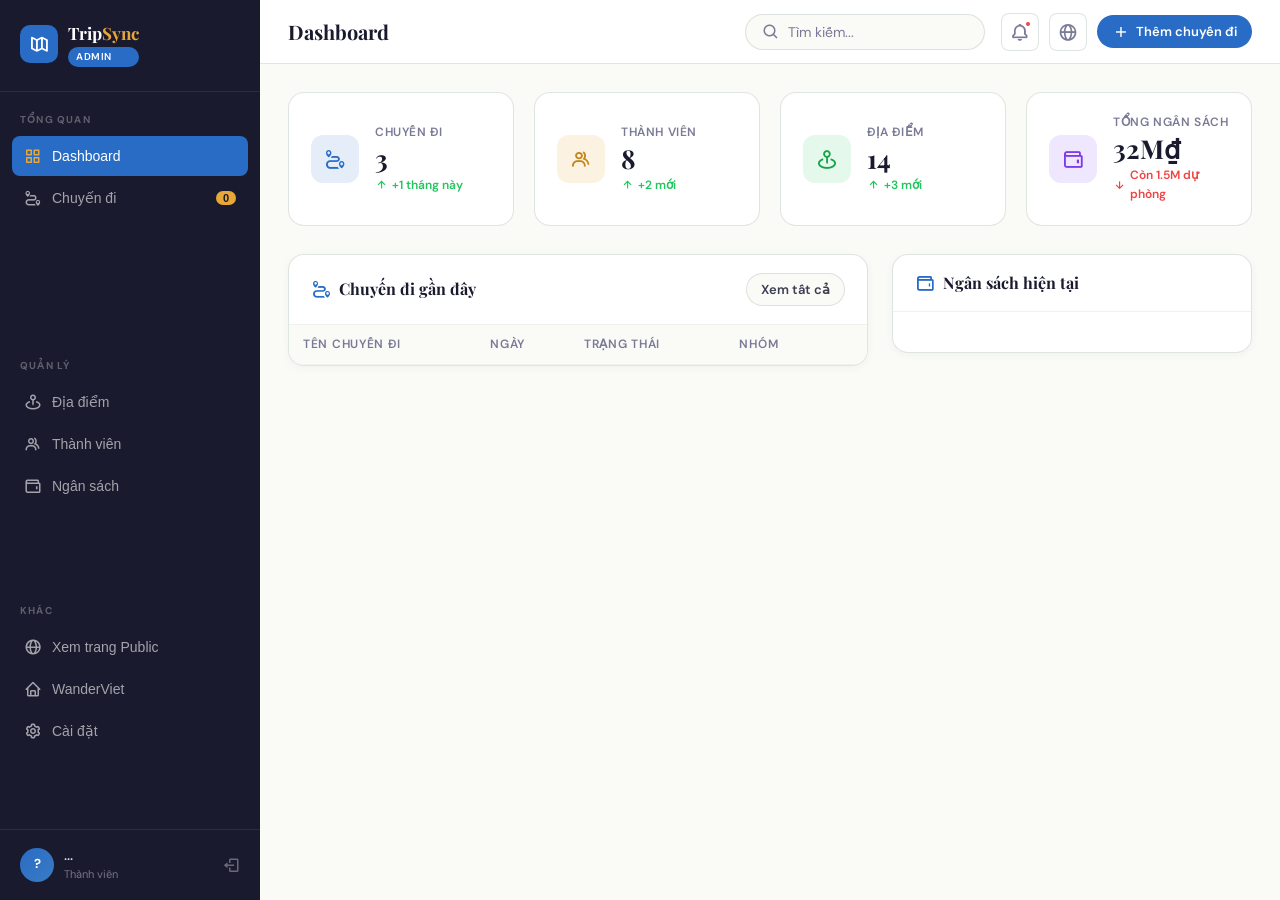
==== commit 3deaf12b: "Cập nhật giao diện trang chủ" ====
--- a/admin.html
+++ b/admin.html
@@ -6,6 +6,7 @@
   <title>TripSync Admin – Quản Lý Chuyến Đi</title>
   <link rel="stylesheet" href="https://unpkg.com/boxicons@2.1.4/css/boxicons.min.css">
   <link rel="stylesheet" href="css/admin.css" />
+  <script src="authGuard.js"></script>
 </head>
 <body>
 <div class="admin-wrapper">
@@ -58,12 +59,12 @@
     </nav>
 
     <div class="sidebar-user">
-      <div class="sidebar-user-avatar">MT</div>
+      <div class="sidebar-user-avatar" data-auth="initials">?</div>
       <div>
-        <div class="sidebar-user-name">Minh Tuấn</div>
-        <div class="sidebar-user-role">Trưởng nhóm</div>
-      </div>
-      <i class='bx bx-log-out sidebar-user-logout' title="Đăng xuất" onclick="window.location.href='login.html'" style="cursor:pointer"></i>
+        <div class="sidebar-user-name" data-auth="name">...</div>
+        <div class="sidebar-user-role" data-auth="role">Thành viên</div>
+      </div>
+      <i class='bx bx-log-out sidebar-user-logout' title="Đăng xuất" onclick="logout()" style="cursor:pointer"></i>
     </div>
   </aside>
 
@@ -926,6 +927,7 @@
 document.querySelector('.panel-header-actions .btn-ghost')?.addEventListener('click',()=>showTab('trips'));
 
 // ── Init ──
+initPageAuth(); // kiểm tra login + hiện thông tin user từ session
 renderDashboard();
 renderTripsTab();
 renderPlacesTab();
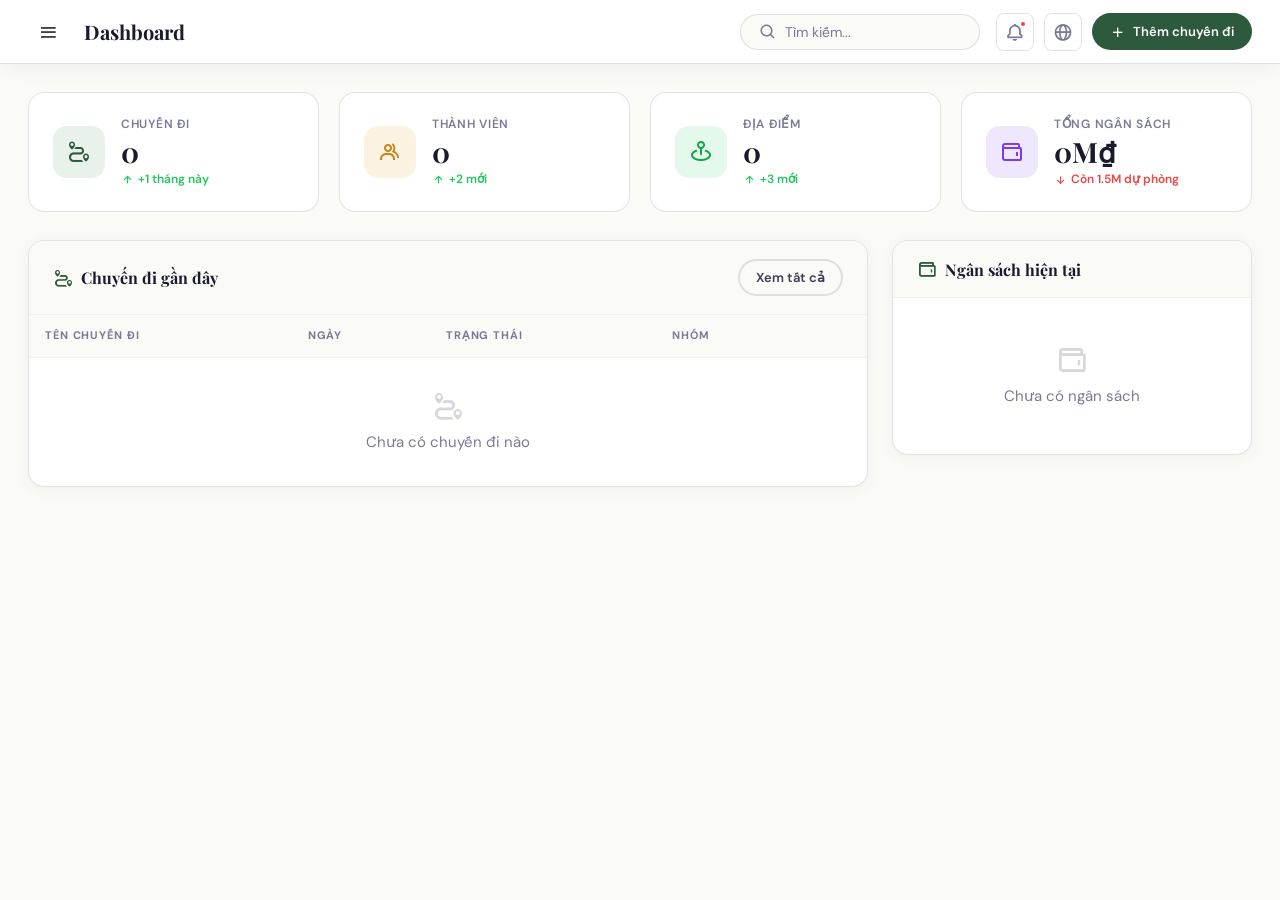
==== commit 0d2f353b: "Cap nhat trang chu" ====
--- a/admin.html
+++ b/admin.html
@@ -7,12 +7,178 @@
   <link rel="stylesheet" href="https://unpkg.com/boxicons@2.1.4/css/boxicons.min.css">
   <link rel="stylesheet" href="css/admin.css" />
   <script src="authGuard.js"></script>
+  <style>
+    /* ── NO HORIZONTAL SCROLL ── */
+    html, body { overflow-x: hidden !important; max-width: 100vw; }
+    .admin-wrapper { overflow-x: hidden !important; max-width: 100vw; }
+    .admin-sidebar { overflow-x: hidden; will-change: transform; }
+
+    /* ── DRAWER OVERLAY ── */
+    .sidebar-overlay {
+      position: fixed; inset: 0;
+      background: rgba(0,0,0,0.45);
+      backdrop-filter: blur(2px);
+      z-index: 1000;
+      opacity: 0; pointer-events: none;
+      transition: opacity 0.3s ease;
+    }
+    .sidebar-overlay.open { opacity: 1; pointer-events: all; }
+
+    /* ── SIDEBAR AS DRAWER ── */
+    .admin-sidebar {
+      position: fixed !important;
+      left: 0; top: 0; bottom: 0;
+      z-index: 1001;
+      transform: translateX(-100%);
+      transition: transform 0.32s cubic-bezier(0.4, 0, 0.2, 1);
+      box-shadow: none;
+    }
+    .admin-sidebar.open {
+      transform: translateX(0);
+      box-shadow: 4px 0 32px rgba(0,0,0,0.22);
+    }
+
+    /* ── MAIN takes full width now (no sidebar offset) ── */
+    .admin-main { margin-left: 0 !important; width: 100% !important; }
+
+    /* ── HAMBURGER BUTTON in topbar ── */
+    .topbar-hamburger {
+      display: flex; align-items: center; justify-content: center;
+      width: 40px; height: 40px;
+      background: none; border: none; cursor: pointer;
+      border-radius: 10px;
+      color: var(--text, #3D3D52);
+      font-size: 22px;
+      transition: background 0.2s;
+      flex-shrink: 0;
+    }
+    .topbar-hamburger:hover { background: var(--bg-2, #f0f0ec); }
+
+    /* ── SIDEBAR CLOSE BUTTON ── */
+    .sidebar-close-btn {
+      position: absolute; top: 14px; right: 14px;
+      width: 32px; height: 32px;
+      background: rgba(255,255,255,0.1); border: none; border-radius: 8px;
+      color: rgba(255,255,255,0.8); font-size: 20px;
+      display: flex; align-items: center; justify-content: center;
+      cursor: pointer; transition: background 0.2s;
+    }
+    .sidebar-close-btn:hover { background: rgba(255,255,255,0.2); }
+
+    /* ══════════════════════════════════════
+       MOBILE RESPONSIVE
+    ══════════════════════════════════════ */
+    @media (max-width: 640px) {
+
+      /* Topbar gọn lại */
+      .admin-topbar {
+        padding: 0 12px;
+        gap: 8px;
+        height: 56px;
+      }
+      .topbar-title {
+        font-size: 16px;
+        font-weight: 700;
+        flex: 1;
+      }
+      /* Ẩn ô tìm kiếm trên mobile */
+      .topbar-search { display: none !important; }
+      /* Ẩn nút globe trên mobile */
+      .topbar-icon-btn[title="Xem Public"] { display: none !important; }
+      /* Nút "Thêm chuyến đi" rút gọn chỉ còn icon */
+      .topbar-actions .btn span,
+      .topbar-actions .btn-primary span { display: none; }
+      .topbar-actions .btn-primary {
+        padding: 0;
+        width: 36px; height: 36px;
+        border-radius: 10px;
+        justify-content: center;
+      }
+      .topbar-actions { gap: 6px; }
+
+      /* Content padding nhỏ hơn */
+      .admin-content { padding: 12px !important; }
+
+      /* Stats: 2 cột thay vì 4 */
+      .stats-row {
+        display: grid !important;
+        grid-template-columns: 1fr 1fr !important;
+        gap: 10px !important;
+      }
+      .stat-card {
+        padding: 12px !important;
+        gap: 10px !important;
+      }
+      .stat-icon {
+        width: 36px !important; height: 36px !important;
+        font-size: 18px !important;
+        flex-shrink: 0;
+      }
+      .stat-val { font-size: 20px !important; }
+      .stat-label { font-size: 11px !important; }
+      .stat-change { font-size: 10px !important; }
+
+      /* Admin grid: 1 cột */
+      .admin-grid {
+        grid-template-columns: 1fr !important;
+        gap: 12px !important;
+      }
+
+      /* Table: scroll ngang trong panel */
+      .panel-body { overflow-x: auto !important; }
+      .trip-table { min-width: 480px; }
+      .trip-table th, .trip-table td {
+        padding: 8px 10px !important;
+        font-size: 12px !important;
+      }
+
+      /* Panel header */
+      .panel-header {
+        padding: 12px 14px !important;
+        flex-wrap: wrap;
+        gap: 8px;
+      }
+      .panel-header h3 { font-size: 14px !important; }
+
+      /* Budget tab */
+      .form-row { grid-template-columns: 1fr !important; }
+      .budget-total-display { padding: 14px !important; }
+      .btd-val { font-size: 22px !important; }
+
+      /* Member manage */
+      .member-manage-row {
+        flex-wrap: wrap;
+        gap: 6px !important;
+      }
+      .member-role-select { max-width: 100% !important; }
+
+      /* Modal full width */
+      .modal { width: 95vw !important; max-height: 90vh; overflow-y: auto; }
+      .modal-body { padding: 16px !important; }
+
+      /* Place rows trong modal */
+      .place-row-inputs { flex-wrap: wrap; }
+      .place-row-inputs input[style*="max-width:100px"] { max-width: 80px !important; }
+    }
+
+    @media (max-width: 400px) {
+      /* Rất nhỏ: stats 1 cột */
+      .stats-row { grid-template-columns: 1fr !important; }
+    }
+  </style>
 </head>
 <body>
+
+<!-- OVERLAY -->
+<div class="sidebar-overlay" id="sidebar-overlay" onclick="closeSidebar()"></div>
+
 <div class="admin-wrapper">
 
-  <!-- SIDEBAR -->
+  <!-- SIDEBAR DRAWER -->
   <aside class="admin-sidebar" id="sidebar">
+    <button class="sidebar-close-btn" onclick="closeSidebar()" title="Đóng menu">
+      <i class='bx bx-x'></i>
+    </button>
     <div class="sidebar-brand">
       <div class="sidebar-brand-icon"><i class='bx bx-map-alt'></i></div>
       <div>
@@ -72,6 +238,9 @@
   <main class="admin-main">
     <!-- TOPBAR -->
     <header class="admin-topbar">
+      <button class="topbar-hamburger" onclick="openSidebar()" title="Mở menu">
+        <i class='bx bx-menu'></i>
+      </button>
       <div class="topbar-title" id="page-title">Dashboard</div>
       <div class="topbar-search">
         <i class='bx bx-search'></i>
@@ -86,7 +255,7 @@
           <i class='bx bx-globe'></i>
         </div>
         <button class="btn btn-primary btn-sm" onclick="openModal('trip')">
-          <i class='bx bx-plus'></i> Thêm chuyến đi
+          <i class='bx bx-plus'></i> <span>Thêm chuyến đi</span>
         </button>
       </div>
     </header>
@@ -257,9 +426,8 @@
                 <div class="form-row">
                   <div class="form-group">
                     <label class="form-label">Chuyến đi</label>
-                    <select class="form-control">
-                      <option>Đà Nẵng – Hội An 2025</option>
-                      <option>Phú Quốc 2025</option>
+                    <select class="form-control" id="budget-trip-select" onchange="onBudgetTripChange()">
+                      <option value="">-- Chọn chuyến đi --</option>
                     </select>
                   </div>
                   <div class="form-group">
@@ -479,6 +647,7 @@
   event?.target?.classList.add('active');
   const titles={dashboard:'Dashboard',trips:'Chuyến đi',places:'Địa điểm',members:'Thành viên',budget:'Ngân sách'};
   document.getElementById('page-title').textContent=titles[tab]||tab;
+  closeSidebar();
   if(tab==='trips') renderTripsTab();
   if(tab==='places') renderPlacesTab();
   if(tab==='members') renderMembersTab();
@@ -797,7 +966,6 @@
   if(m){ m[field]=val; saveData(); }
 }
 function deleteMember(id){
-  if(!confirm('Xóa thành viên này?')) return;
   appData.members=appData.members.filter(m=>m.id!==id);
   saveData(); renderMembersTab(); renderDashboard();
   showToast('Đã xóa thành viên','error');
@@ -834,8 +1002,38 @@
   showToast('Đã lưu danh sách thành viên','success');
 });
 
+function onBudgetTripChange(){
+  const sel = document.getElementById('budget-trip-select');
+  const tripId = sel ? parseInt(sel.value) : null;
+  appData.budget.tripId = tripId || null;
+  // Cập nhật số thành viên theo chuyến đi
+  const trip = appData.trips.find(t => t.id === tripId);
+  if(trip && trip.members && trip.members.length){
+    appData.budget.memberCount = trip.members.length;
+    const mc = document.getElementById('member-count');
+    if(mc) mc.value = trip.members.length;
+  }
+  saveData();
+  recalcBudget();
+}
+
 // ── BUDGET ──
 function renderBudgetTab(){
+  // Populate trip select
+  const sel = document.getElementById('budget-trip-select');
+  if(sel){
+    const curVal = sel.value;
+    sel.innerHTML = '<option value="">-- Chọn chuyến đi --</option>';
+    appData.trips.forEach(t => {
+      const opt = document.createElement('option');
+      opt.value = t.id;
+      opt.textContent = t.name + (t.dest ? ' — ' + t.dest : '');
+      sel.appendChild(opt);
+    });
+    // Khôi phục lựa chọn hoặc chọn trip đang được lưu
+    if(appData.budget.tripId) sel.value = appData.budget.tripId;
+    else if(curVal) sel.value = curVal;
+  }
   const cats=document.getElementById('budget-cats');
   cats.innerHTML=appData.budget.categories.map((c,i)=>`
     <div class="budget-cat-row">
@@ -926,6 +1124,49 @@
 // ── Dashboard action buttons ──
 document.querySelector('.panel-header-actions .btn-ghost')?.addEventListener('click',()=>showTab('trips'));
 
+// ── AuthGuard Fallback (phòng khi authGuard.js không load được khi chạy local) ──
+if (typeof initPageAuth === 'undefined') {
+  window.getCurrentUser = function() {
+    try {
+      const raw = sessionStorage.getItem('currentUser') || localStorage.getItem('currentUser');
+      return raw ? JSON.parse(raw) : null;
+    } catch(e) { return null; }
+  };
+  window.logout = function() {
+    ['currentUser','rememberLogin','sessionOnly','googleUser','authToken']
+      .forEach(k => { localStorage.removeItem(k); sessionStorage.removeItem(k); });
+    window.location.href = 'login.html';
+  };
+  window.initPageAuth = function() {
+    const user = getCurrentUser();
+    if (!user) return; // local dev: không redirect
+    document.querySelectorAll('[data-auth]').forEach(el => {
+      const f = el.getAttribute('data-auth');
+      if (f === 'name')     el.textContent = user.name || user.email || '?';
+      if (f === 'email')    el.textContent = user.email || '';
+      if (f === 'role')     el.textContent = user.role === 'admin' ? 'Quản trị viên' : 'Thành viên';
+      if (f === 'initials') el.textContent = (user.name || 'U').trim().split(/\s+/).map(w=>w[0]).slice(-2).join('').toUpperCase();
+      if (f === 'avatar' && el.tagName === 'IMG')
+        el.src = user.avatar || `https://ui-avatars.com/api/?name=${encodeURIComponent(user.name||'U')}&background=2D5A3D&color=fff`;
+    });
+    return user;
+  };
+}
+
+// ── Sidebar Drawer ──
+function openSidebar() {
+  document.getElementById('sidebar').classList.add('open');
+  document.getElementById('sidebar-overlay').classList.add('open');
+  document.body.style.overflow = 'hidden';
+}
+function closeSidebar() {
+  document.getElementById('sidebar').classList.remove('open');
+  document.getElementById('sidebar-overlay').classList.remove('open');
+  document.body.style.overflow = '';
+}
+// Close on Escape
+document.addEventListener('keydown', e => { if (e.key === 'Escape') closeSidebar(); });
+
 // ── Init ──
 initPageAuth(); // kiểm tra login + hiện thông tin user từ session
 renderDashboard();
--- a/css/admin.css
+++ b/css/admin.css
@@ -3,29 +3,35 @@
 
 *, *::before, *::after { box-sizing: border-box; margin: 0; padding: 0; }
 
+/* ─────────────────────────────────────────────
+   DESIGN TOKENS — giữ nguyên 100% từ app.css
+   ───────────────────────────────────────────── */
 :root {
-    --primary: #286cc5;
-    --primary-light: #3b7bc4;
-    --primary-pale: #E8F2EB;
-    --accent: #E8A838;
-    --accent-dark: #C4861A;
-    --dark: #1A1A2E;
-    --dark-2: #2C2C44;
-    --text: #3D3D52;
-    --text-muted: #7A7A96;
-    --bg: #FAFAF7;
-    --bg-2: #F2F2EC;
-    --white: #FFFFFF;
-    --border: rgba(45, 90, 61, 0.15);
-    --shadow: 0 4px 32px rgba(45, 90, 61, 0.12);
-    --radius: 16px;
-    --radius-sm: 8px;
-    --radius-xl: 32px;
-    --sidebar-w: 260px;
-    --topbar-h: 64px;
-    --success: #22c55e;
-    --warning: #f59e0b;
-    --danger: #ef4444;
+    /* Brand colors (index palette) */
+    --primary:       #2D5A3D;
+    --primary-light: #4A8C5C;
+    --primary-pale:  #E8F2EB;
+    --accent:        #E8A838;
+    --accent-dark:   #C4861A;
+    --dark:          #1A1A2E;
+    --dark-2:        #2C2C44;
+    --text:          #3D3D52;
+    --text-muted:    #7A7A96;
+    --bg:            #FAFAF7;
+    --bg-2:          #F2F2EC;
+    --white:         #FFFFFF;
+    --border:        rgba(45, 90, 61, 0.15);
+    --shadow:        0 4px 32px rgba(45, 90, 61, 0.12);
+    --radius:        16px;
+    --radius-sm:     8px;
+    --radius-xl:     32px;
+
+    /* Admin-specific tokens */
+    --sidebar-w:   260px;
+    --topbar-h:    64px;
+    --success:     #22c55e;
+    --warning:     #f59e0b;
+    --danger:      #ef4444;
     --danger-pale: #fee2e2;
 }
 
@@ -41,73 +47,130 @@
 }
 
 img { max-width: 100%; height: auto; display: block; }
-a { text-decoration: none; color: inherit; transition: all 0.3s ease; }
-ul { list-style: none; }
+a   { text-decoration: none; color: inherit; transition: all 0.3s ease; }
+ul  { list-style: none; }
 
 h1, h2, h3, h4 { font-family: 'Playfair Display', serif; color: var(--dark); line-height: 1.2; }
 h1 { font-size: clamp(22px, 2.5vw, 30px); font-weight: 700; }
-h2 { font-size: clamp(18px, 2vw, 24px); font-weight: 700; }
+h2 { font-size: clamp(18px, 2vw, 24px);   font-weight: 700; }
 h3 { font-size: 18px; font-weight: 700; }
-p { color: var(--text-muted); }
-
-/* ── LAYOUT ── */
+p  { color: var(--text-muted); }
+
+/* ─────────────────────────────────────────────
+   LAYOUT
+   ───────────────────────────────────────────── */
 .admin-wrapper { display: flex; min-height: 100vh; }
 
-/* ── SIDEBAR ── */
+/* ─────────────────────────────────────────────
+   SIDEBAR  — dark panel, green brand accent
+   ───────────────────────────────────────────── */
 .admin-sidebar {
     width: var(--sidebar-w);
-    background: var(--dark);
-    display: flex; flex-direction: column;
-    position: fixed; left: 0; top: 0; bottom: 0;
+    background: linear-gradient(160deg, #1A3A28 0%, var(--dark) 100%);
+    display: flex;
+    flex-direction: column;
+    position: fixed;
+    left: 0; top: 0; bottom: 0;
     z-index: 200;
     transition: transform 0.3s ease;
     overflow-y: auto;
 }
 
+/* Subtle dot texture from index hero */
+.admin-sidebar::before {
+    content: '';
+    position: absolute;
+    inset: 0;
+    background: url("data:image/svg+xml,%3Csvg width='40' height='40' viewBox='0 0 40 40' xmlns='http://www.w3.org/2000/svg'%3E%3Cg fill='%23ffffff' fill-opacity='0.025'%3E%3Ccircle cx='20' cy='20' r='1.5'/%3E%3C/g%3E%3C/svg%3E");
+    pointer-events: none;
+}
+
+/* Accent blob (mirrors index hero blob) */
+.admin-sidebar::after {
+    content: '';
+    position: absolute;
+    width: 260px; height: 260px;
+    background: var(--accent);
+    border-radius: 50%;
+    opacity: 0.06;
+    top: -80px; right: -80px;
+    pointer-events: none;
+}
+
 .sidebar-brand {
-    display: flex; align-items: center; gap: 10px;
-    padding: 20px 20px 24px;
+    display: flex;
+    align-items: center;
+    gap: 10px;
+    padding: 22px 20px 26px;
     border-bottom: 1px solid rgba(255,255,255,0.08);
+    position: relative;
+    z-index: 1;
 }
 .sidebar-brand-icon {
-    width: 38px; height: 38px;
+    width: 40px; height: 40px;
     background: var(--primary);
     border-radius: 10px;
     display: flex; align-items: center; justify-content: center;
+    box-shadow: 0 4px 12px rgba(45,90,61,0.35);
 }
 .sidebar-brand-icon i { color: var(--white); font-size: 20px; }
-.sidebar-brand-text { font-family: 'Playfair Display', serif; font-size: 17px; font-weight: 700; color: var(--white); }
+
+.sidebar-brand-text {
+    font-family: 'Playfair Display', serif;
+    font-size: 18px; font-weight: 700;
+    color: var(--white);
+}
 .sidebar-brand-text em { color: var(--accent); font-style: normal; }
-.sidebar-brand-badge { font-size: 10px; background: var(--primary); color: var(--white); padding: 2px 8px; border-radius: 100px; font-weight: 600; letter-spacing: 0.05em; }
+
+.sidebar-brand-badge {
+    font-size: 10px;
+    background: var(--accent);
+    color: var(--dark);
+    padding: 2px 8px;
+    border-radius: 100px;
+    font-weight: 700;
+    letter-spacing: 0.06em;
+}
 
 .sidebar-section-label {
     font-size: 10px; font-weight: 700;
     color: rgba(255,255,255,0.3);
-    text-transform: uppercase; letter-spacing: 0.12em;
+    text-transform: uppercase; letter-spacing: 0.14em;
     padding: 20px 20px 8px;
-}
-
-.sidebar-nav { padding: 0 12px; flex: 1; }
+    position: relative; z-index: 1;
+}
+
+.sidebar-nav { padding: 0 12px; position: relative; z-index: 1; }
+
 .sidebar-nav-item {
     display: flex; align-items: center; gap: 10px;
-    padding: 11px 12px;
+    padding: 11px 14px;
     border-radius: var(--radius-sm);
     font-size: 14px; font-weight: 500;
     color: rgba(255,255,255,0.6);
     cursor: pointer; transition: all 0.25s;
-    margin-bottom: 2px;
-    border: none; background: transparent; width: 100%; text-align: left;
+    margin-bottom: 3px;
+    border: none; background: transparent;
+    width: 100%; text-align: left;
 }
 .sidebar-nav-item i { font-size: 18px; flex-shrink: 0; }
-.sidebar-nav-item:hover { background: rgba(255,255,255,0.06); color: rgba(255,255,255,0.9); }
-.sidebar-nav-item.active { background: var(--primary); color: var(--white); }
+.sidebar-nav-item:hover {
+    background: rgba(255,255,255,0.07);
+    color: rgba(255,255,255,0.9);
+}
+.sidebar-nav-item.active {
+    background: var(--primary);
+    color: var(--white);
+    box-shadow: 0 4px 16px rgba(45,90,61,0.35);
+}
 .sidebar-nav-item.active i { color: var(--accent); }
+
 .sidebar-nav-badge {
     margin-left: auto;
     background: var(--accent);
     color: var(--dark);
     font-size: 11px; font-weight: 700;
-    padding: 1px 7px; border-radius: 100px;
+    padding: 1px 8px; border-radius: 100px;
 }
 
 .sidebar-user {
@@ -115,6 +178,7 @@
     border-top: 1px solid rgba(255,255,255,0.08);
     display: flex; align-items: center; gap: 10px;
     margin-top: auto;
+    position: relative; z-index: 1;
 }
 .sidebar-user-avatar {
     width: 34px; height: 34px; border-radius: 50%;
@@ -122,13 +186,16 @@
     display: flex; align-items: center; justify-content: center;
     font-weight: 700; font-size: 13px; color: var(--white);
     flex-shrink: 0;
-}
-.sidebar-user-name { font-size: 13px; font-weight: 600; color: rgba(255,255,255,0.85); }
-.sidebar-user-role { font-size: 11px; color: rgba(255,255,255,0.4); }
+    border: 2px solid rgba(255,255,255,0.2);
+}
+.sidebar-user-name  { font-size: 13px; font-weight: 600; color: rgba(255,255,255,0.85); }
+.sidebar-user-role  { font-size: 11px; color: rgba(255,255,255,0.4); }
 .sidebar-user-logout { margin-left: auto; color: rgba(255,255,255,0.35); font-size: 18px; cursor: pointer; transition: color 0.3s; }
 .sidebar-user-logout:hover { color: var(--danger); }
 
-/* ── MAIN CONTENT ── */
+/* ─────────────────────────────────────────────
+   MAIN CONTENT
+   ───────────────────────────────────────────── */
 .admin-main {
     margin-left: var(--sidebar-w);
     flex: 1;
@@ -136,143 +203,271 @@
     display: flex; flex-direction: column;
 }
 
-/* ── TOPBAR ── */
+/* ─────────────────────────────────────────────
+   TOPBAR — styled like index scrolled navbar
+   ───────────────────────────────────────────── */
 .admin-topbar {
     height: var(--topbar-h);
-    background: var(--white);
+    background: rgba(255,255,255,0.95);
+    backdrop-filter: blur(20px);
     border-bottom: 1px solid var(--border);
+    box-shadow: 0 2px 20px rgba(0,0,0,0.06);
     display: flex; align-items: center;
     padding: 0 28px;
     gap: 16px;
     position: sticky; top: 0; z-index: 100;
 }
-.topbar-title { font-family: 'Playfair Display', serif; font-size: 20px; font-weight: 700; color: var(--dark); flex: 1; }
+.topbar-title {
+    font-family: 'Playfair Display', serif;
+    font-size: 20px; font-weight: 700;
+    color: var(--dark); flex: 1;
+}
+
 .topbar-search {
     display: flex; align-items: center; gap: 8px;
-    background: var(--bg); border: 1.5px solid var(--border);
-    border-radius: 100px; padding: 8px 16px;
+    background: var(--bg);
+    border: 1.5px solid var(--border);
+    border-radius: 100px;
+    padding: 8px 18px;
     width: 240px; transition: all 0.3s;
 }
-.topbar-search:focus-within { border-color: var(--primary); background: var(--white); width: 280px; }
+.topbar-search:focus-within {
+    border-color: var(--primary);
+    background: var(--white);
+    width: 280px;
+    box-shadow: 0 0 0 4px rgba(45,90,61,0.08);
+}
 .topbar-search i { color: var(--text-muted); font-size: 18px; }
-.topbar-search input { border: none; background: transparent; outline: none; font-family: 'DM Sans', sans-serif; font-size: 14px; color: var(--text); width: 100%; }
+.topbar-search input {
+    border: none; background: transparent; outline: none;
+    font-family: 'DM Sans', sans-serif; font-size: 14px;
+    color: var(--text); width: 100%;
+}
 .topbar-search input::placeholder { color: var(--text-muted); }
 
 .topbar-actions { display: flex; align-items: center; gap: 10px; }
+
 .topbar-icon-btn {
     width: 38px; height: 38px;
-    border-radius: var(--radius-sm); border: 1.5px solid var(--border);
-    background: var(--white); color: var(--text-muted);
-    display: flex; align-items: center; justify-content: center;
-    cursor: pointer; transition: all 0.3s; position: relative;
-}
-.topbar-icon-btn:hover { border-color: var(--primary); color: var(--primary); }
+    border-radius: var(--radius-sm);
+    border: 1.5px solid var(--border);
+    background: var(--white);
+    color: var(--text-muted);
+    display: flex; align-items: center; justify-content: center;
+    cursor: pointer; transition: all 0.3s;
+    position: relative;
+}
+.topbar-icon-btn:hover {
+    border-color: var(--primary);
+    color: var(--primary);
+    background: var(--primary-pale);
+}
 .topbar-icon-btn i { font-size: 20px; }
 .topbar-notif-dot {
     position: absolute; top: 6px; right: 6px;
     width: 8px; height: 8px; border-radius: 50%;
-    background: var(--danger); border: 2px solid var(--white);
-}
-
-/* ── PAGE CONTENT ── */
+    background: var(--danger);
+    border: 2px solid var(--white);
+}
+
+/* ─────────────────────────────────────────────
+   PAGE CONTENT
+   ───────────────────────────────────────────── */
 .admin-content { padding: 28px; flex: 1; }
 
-/* ── STAT CARDS ROW ── */
-.stats-row { display: grid; grid-template-columns: repeat(4, 1fr); gap: 20px; margin-bottom: 28px; }
+/* ─────────────────────────────────────────────
+   STAT CARDS — feature-card style from index
+   ───────────────────────────────────────────── */
+.stats-row {
+    display: grid;
+    grid-template-columns: repeat(4, 1fr);
+    gap: 20px;
+    margin-bottom: 28px;
+}
 .stat-card {
     background: var(--white);
     border-radius: var(--radius);
-    padding: 20px 22px;
+    padding: 22px 24px;
     border: 1px solid var(--border);
     display: flex; align-items: center; gap: 16px;
-    transition: all 0.3s;
-}
-.stat-card:hover { border-color: var(--primary); box-shadow: 0 4px 20px rgba(40,108,197,0.1); transform: translateY(-2px); }
+    transition: all 0.3s ease;
+}
+.stat-card:hover {
+    transform: translateY(-6px);
+    box-shadow: var(--shadow);
+    border-color: var(--primary);
+}
 .stat-icon {
-    width: 48px; height: 48px;
-    border-radius: 12px;
+    width: 52px; height: 52px;
+    border-radius: 14px;
     display: flex; align-items: center; justify-content: center;
     flex-shrink: 0;
 }
-.stat-icon i { font-size: 22px; }
-.stat-icon.blue { background: rgba(40,108,197,0.12); }
+.stat-icon i { font-size: 24px; }
+.stat-icon.blue   { background: var(--primary-pale); }
 .stat-icon.blue i { color: var(--primary); }
-.stat-icon.orange { background: rgba(232,168,56,0.15); }
+.stat-icon.orange   { background: rgba(232,168,56,0.15); }
 .stat-icon.orange i { color: var(--accent-dark); }
-.stat-icon.green { background: rgba(34,197,94,0.12); }
+.stat-icon.green   { background: rgba(34,197,94,0.12); }
 .stat-icon.green i { color: #16a34a; }
-.stat-icon.purple { background: rgba(124,58,237,0.12); }
+.stat-icon.purple   { background: rgba(124,58,237,0.12); }
 .stat-icon.purple i { color: #7c3aed; }
+
 .stat-info { flex: 1; }
-.stat-label { font-size: 12px; color: var(--text-muted); text-transform: uppercase; letter-spacing: 0.05em; font-weight: 600; margin-bottom: 4px; }
-.stat-val { font-family: 'Playfair Display', serif; font-size: 26px; font-weight: 700; color: var(--dark); line-height: 1; }
-.stat-change { font-size: 12px; color: var(--success); font-weight: 600; margin-top: 4px; display: flex; align-items: center; gap: 3px; }
+.stat-label {
+    font-size: 12px; color: var(--text-muted);
+    text-transform: uppercase; letter-spacing: 0.06em;
+    font-weight: 600; margin-bottom: 4px;
+}
+.stat-val {
+    font-family: 'Playfair Display', serif;
+    font-size: 28px; font-weight: 700;
+    color: var(--dark); line-height: 1;
+}
+.stat-change {
+    font-size: 12px; color: var(--success);
+    font-weight: 600; margin-top: 4px;
+    display: flex; align-items: center; gap: 3px;
+}
 .stat-change.down { color: var(--danger); }
 .stat-change i { font-size: 14px; }
 
-/* ── GRID LAYOUT ── */
-.admin-grid { display: grid; grid-template-columns: 1fr 360px; gap: 24px; align-items: start; }
+/* ─────────────────────────────────────────────
+   GRID
+   ───────────────────────────────────────────── */
+.admin-grid      { display: grid; grid-template-columns: 1fr 360px; gap: 24px; align-items: start; }
 .admin-grid-full { grid-template-columns: 1fr; }
 
-/* ── PANEL CARDS ── */
+/* ─────────────────────────────────────────────
+   PANEL CARDS — same card pattern as index
+   ───────────────────────────────────────────── */
 .panel {
     background: var(--white);
     border-radius: var(--radius);
     border: 1px solid var(--border);
     overflow: hidden;
     margin-bottom: 24px;
-    box-shadow: 0 2px 8px rgba(0,0,0,0.04);
-}
+    box-shadow: 0 2px 16px rgba(0,0,0,0.05);
+    transition: box-shadow 0.3s;
+}
+.panel:hover { box-shadow: var(--shadow); }
+
 .panel-header {
     display: flex; align-items: center; justify-content: space-between;
-    padding: 18px 22px;
+    padding: 18px 24px;
     border-bottom: 1px solid var(--bg-2);
-}
-.panel-header h3 { font-size: 16px; display: flex; align-items: center; gap: 8px; }
+    background: var(--bg);
+}
+.panel-header h3 {
+    font-size: 16px;
+    display: flex; align-items: center; gap: 8px;
+}
 .panel-header h3 i { color: var(--primary); font-size: 20px; }
 .panel-header-actions { display: flex; gap: 8px; }
-.panel-body { padding: 20px 22px; }
-
-/* ── BUTTONS ── */
-.btn { display: inline-flex; align-items: center; gap: 7px; padding: 10px 20px; border-radius: 100px; font-weight: 600; font-size: 14px; cursor: pointer; transition: all 0.3s ease; border: 1.5px solid transparent; font-family: 'DM Sans', sans-serif; }
+.panel-body { padding: 22px 24px; }
+
+/* ─────────────────────────────────────────────
+   BUTTONS — same pill style as index
+   ───────────────────────────────────────────── */
+.btn {
+    display: inline-flex; align-items: center; gap: 7px;
+    padding: 10px 22px;
+    border-radius: 100px;
+    font-weight: 600; font-size: 14px;
+    cursor: pointer; transition: all 0.3s ease;
+    border: 2px solid transparent;
+    font-family: 'DM Sans', sans-serif;
+}
 .btn-primary { background: var(--primary); color: var(--white); }
-.btn-primary:hover { background: var(--primary-light); transform: translateY(-1px); box-shadow: 0 6px 20px rgba(40,108,197,0.3); }
+.btn-primary:hover {
+    background: var(--primary-light);
+    transform: translateY(-2px);
+    box-shadow: 0 8px 24px rgba(45,90,61,0.3);
+}
 .btn-accent { background: var(--accent); color: var(--dark); }
-.btn-accent:hover { background: var(--accent-dark); transform: translateY(-1px); }
-.btn-outline { background: transparent; color: var(--primary); border-color: var(--primary); }
+.btn-accent:hover {
+    background: var(--accent-dark);
+    transform: translateY(-2px);
+    box-shadow: 0 8px 24px rgba(232,168,56,0.4);
+}
+.btn-outline {
+    background: transparent;
+    color: var(--primary);
+    border-color: var(--primary);
+}
 .btn-outline:hover { background: var(--primary); color: var(--white); }
-.btn-ghost { background: var(--bg); color: var(--text); border-color: var(--border); }
-.btn-ghost:hover { border-color: var(--primary); color: var(--primary); background: var(--primary-pale); }
-.btn-danger { background: var(--danger); color: var(--white); }
-.btn-danger:hover { background: #dc2626; }
-.btn-sm { padding: 7px 14px; font-size: 13px; }
-.btn-xs { padding: 5px 11px; font-size: 12px; }
-.btn i { font-size: 17px; }
-
-/* ── TRIP TABLE ── */
+.btn-ghost {
+    background: var(--bg);
+    color: var(--text);
+    border-color: var(--border);
+}
+.btn-ghost:hover {
+    border-color: var(--primary);
+    color: var(--primary);
+    background: var(--primary-pale);
+}
+.btn-danger { background: var(--danger); color: var(--white); border-color: var(--danger); }
+.btn-danger:hover { background: #dc2626; transform: translateY(-1px); }
+.btn-sm  { padding: 8px 16px; font-size: 13px; }
+.btn-xs  { padding: 5px 12px; font-size: 12px; }
+.btn i   { font-size: 16px; }
+
+/* ─────────────────────────────────────────────
+   TAG — same pill tag from index utilities
+   ───────────────────────────────────────────── */
+.tag {
+    display: inline-flex; align-items: center; gap: 6px;
+    font-size: 12px; font-weight: 600;
+    color: var(--primary);
+    background: var(--primary-pale);
+    padding: 4px 12px;
+    border-radius: 100px;
+    letter-spacing: 0.04em;
+    text-transform: uppercase;
+}
+
+/* ─────────────────────────────────────────────
+   DATA TABLE
+   ───────────────────────────────────────────── */
 .trip-table { width: 100%; border-collapse: collapse; }
 .trip-table th {
-    text-align: left; font-size: 12px; font-weight: 600;
-    color: var(--text-muted); text-transform: uppercase; letter-spacing: 0.06em;
-    padding: 10px 14px; border-bottom: 1.5px solid var(--bg-2);
+    text-align: left;
+    font-size: 11px; font-weight: 700;
+    color: var(--text-muted);
+    text-transform: uppercase; letter-spacing: 0.08em;
+    padding: 12px 16px;
+    border-bottom: 1.5px solid var(--bg-2);
     background: var(--bg);
 }
-.trip-table td { padding: 14px; border-bottom: 1px solid var(--bg-2); vertical-align: middle; }
+.trip-table td {
+    padding: 14px 16px;
+    border-bottom: 1px solid var(--bg-2);
+    vertical-align: middle;
+}
 .trip-table tr:last-child td { border-bottom: none; }
 .trip-table tbody tr { transition: background 0.2s; }
-.trip-table tbody tr:hover { background: var(--bg); }
+.trip-table tbody tr:hover { background: var(--primary-pale); }
 
 .trip-table-name { font-weight: 600; color: var(--dark); font-size: 14px; margin-bottom: 2px; }
 .trip-table-dest { font-size: 12px; color: var(--text-muted); display: flex; align-items: center; gap: 4px; }
 .trip-table-dest i { font-size: 13px; color: var(--primary); }
 
-.status-badge { display: inline-flex; align-items: center; gap: 5px; padding: 4px 11px; border-radius: 100px; font-size: 12px; font-weight: 600; }
-.status-badge::before { content: ''; width: 6px; height: 6px; border-radius: 50%; background: currentColor; opacity: 0.6; }
-.status-badge.active { background: rgba(34,197,94,0.12); color: #16a34a; }
-.status-badge.upcoming { background: rgba(40,108,197,0.1); color: var(--primary); }
-.status-badge.completed { background: var(--bg-2); color: var(--text-muted); }
-.status-badge.planning { background: rgba(245,158,11,0.12); color: var(--warning); }
-
+/* Status badges */
+.status-badge {
+    display: inline-flex; align-items: center; gap: 5px;
+    padding: 4px 12px; border-radius: 100px;
+    font-size: 12px; font-weight: 600;
+}
+.status-badge::before {
+    content: ''; width: 6px; height: 6px;
+    border-radius: 50%; background: currentColor; opacity: 0.6;
+}
+.status-badge.active    { background: rgba(34,197,94,0.12); color: #16a34a; }
+.status-badge.upcoming  { background: var(--primary-pale);  color: var(--primary); }
+.status-badge.completed { background: var(--bg-2);           color: var(--text-muted); }
+.status-badge.planning  { background: rgba(245,158,11,0.12); color: var(--warning); }
+
+/* Member avatars */
 .member-avatars { display: flex; }
 .member-avatars .ma {
     width: 28px; height: 28px; border-radius: 50%;
@@ -280,7 +475,7 @@
     display: flex; align-items: center; justify-content: center;
     font-size: 11px; font-weight: 700; color: var(--white);
     border: 2px solid var(--white);
-    margin-left: -6px; first-child { margin-left: 0; }
+    margin-left: -6px;
 }
 .member-avatars .ma:first-child { margin-left: 0; }
 .member-avatars .ma.c2 { background: linear-gradient(135deg, #7c3aed, #a78bfa); }
@@ -288,120 +483,156 @@
 .member-avatars .ma.c4 { background: linear-gradient(135deg, var(--accent-dark), var(--accent)); }
 .member-avatars .ma-more { background: var(--bg-2); color: var(--text-muted); font-size: 10px; }
 
+/* Action buttons */
 .action-btns { display: flex; gap: 6px; align-items: center; }
 .action-btn {
-    width: 32px; height: 32px; border-radius: var(--radius-sm);
-    display: flex; align-items: center; justify-content: center;
-    cursor: pointer; transition: all 0.25s; border: 1px solid var(--border);
+    width: 32px; height: 32px;
+    border-radius: var(--radius-sm);
+    display: flex; align-items: center; justify-content: center;
+    cursor: pointer; transition: all 0.25s;
+    border: 1.5px solid var(--border);
     background: var(--white); color: var(--text-muted); font-size: 16px;
 }
-.action-btn:hover { border-color: var(--primary); color: var(--primary); background: var(--primary-pale); }
-.action-btn.del:hover { border-color: var(--danger); color: var(--danger); background: var(--danger-pale); }
-
-/* ── FORM ELEMENTS ── */
+.action-btn:hover {
+    border-color: var(--primary);
+    color: var(--primary);
+    background: var(--primary-pale);
+}
+.action-btn.del:hover {
+    border-color: var(--danger);
+    color: var(--danger);
+    background: var(--danger-pale);
+}
+
+/* ─────────────────────────────────────────────
+   FORM ELEMENTS — consistent with index inputs
+   ───────────────────────────────────────────── */
 .form-group { margin-bottom: 18px; }
 .form-label { display: block; font-size: 13px; font-weight: 600; color: var(--dark); margin-bottom: 6px; }
 .form-label span { color: var(--danger); }
+
 .form-control {
     width: 100%; padding: 11px 14px;
     border: 1.5px solid var(--border);
     border-radius: var(--radius-sm);
     font-family: 'DM Sans', sans-serif;
     font-size: 14px; color: var(--text);
-    background: var(--bg);
+    background: var(--white);
     outline: none; transition: all 0.3s;
 }
-.form-control:focus { border-color: var(--primary); background: var(--white); box-shadow: 0 0 0 3px rgba(40,108,197,0.1); }
+.form-control:focus {
+    border-color: var(--primary);
+    box-shadow: 0 0 0 4px rgba(45,90,61,0.08);
+}
 .form-control::placeholder { color: var(--text-muted); }
 textarea.form-control { resize: vertical; min-height: 90px; }
-select.form-control { cursor: pointer; }
-.form-row { display: grid; grid-template-columns: 1fr 1fr; gap: 14px; }
+select.form-control  { cursor: pointer; }
+.form-row  { display: grid; grid-template-columns: 1fr 1fr; gap: 14px; }
 .form-hint { font-size: 12px; color: var(--text-muted); margin-top: 4px; }
 
 .form-section-title {
-    font-size: 13px; font-weight: 700; color: var(--dark);
-    text-transform: uppercase; letter-spacing: 0.06em;
+    font-size: 12px; font-weight: 700; color: var(--text-muted);
+    text-transform: uppercase; letter-spacing: 0.08em;
     margin-bottom: 16px; padding-bottom: 10px;
     border-bottom: 1px solid var(--bg-2);
     display: flex; align-items: center; gap: 7px;
 }
 .form-section-title i { color: var(--primary); font-size: 16px; }
 
-/* ── PLACE MANAGER ── */
-.place-manager { }
-.place-manager-head { display: flex; align-items: center; justify-content: space-between; margin-bottom: 14px; }
-.place-manager-head h4 { font-size: 14px; font-family: 'DM Sans', sans-serif; font-weight: 600; color: var(--dark); display: flex; align-items: center; gap: 6px; }
-.place-manager-head h4 i { color: var(--primary); }
-
+/* ─────────────────────────────────────────────
+   PLACE ROWS (in trip modal)
+   ───────────────────────────────────────────── */
 .place-rows { display: flex; flex-direction: column; gap: 8px; margin-bottom: 12px; }
 .place-row {
     display: flex; gap: 8px; align-items: flex-start;
     background: var(--bg);
-    border: 1px solid var(--border);
+    border: 1.5px solid var(--border);
     border-radius: var(--radius-sm);
     padding: 12px;
     transition: border-color 0.3s;
 }
-.place-row:hover { border-color: var(--primary-light); }
-.place-row-drag { color: var(--text-muted); font-size: 20px; cursor: grab; padding-top: 2px; }
+.place-row:hover { border-color: var(--primary); }
+.place-row-drag   { color: var(--text-muted); font-size: 20px; cursor: grab; padding-top: 2px; }
 .place-row-inputs { display: flex; gap: 8px; flex: 1; flex-wrap: wrap; }
 .place-row-inputs .form-control { flex: 1; min-width: 140px; padding: 8px 12px; font-size: 13px; }
-.place-row-del { width: 32px; height: 32px; border-radius: var(--radius-sm); border: 1px solid var(--border); background: var(--white); color: var(--text-muted); display: flex; align-items: center; justify-content: center; cursor: pointer; transition: all 0.25s; font-size: 16px; flex-shrink: 0; margin-top: 1px; }
+.place-row-del {
+    width: 32px; height: 32px; border-radius: var(--radius-sm);
+    border: 1.5px solid var(--border);
+    background: var(--white); color: var(--text-muted);
+    display: flex; align-items: center; justify-content: center;
+    cursor: pointer; transition: all 0.25s; font-size: 16px;
+    flex-shrink: 0; margin-top: 1px;
+}
 .place-row-del:hover { border-color: var(--danger); color: var(--danger); background: var(--danger-pale); }
 
-/* ── BUDGET PANEL ── */
-.budget-panel { }
+/* ─────────────────────────────────────────────
+   BUDGET — dark card matching newsletter box style
+   ───────────────────────────────────────────── */
 .budget-total-display {
-    background: linear-gradient(135deg, var(--dark), var(--dark-2));
-    border-radius: var(--radius-sm);
-    padding: 20px;
+    background: linear-gradient(135deg, var(--dark) 0%, var(--dark-2) 100%);
+    border-radius: var(--radius);
+    padding: 22px;
     text-align: center;
     margin-bottom: 20px;
     position: relative; overflow: hidden;
 }
-.budget-total-display::before { content: ''; position: absolute; width: 150px; height: 150px; background: var(--accent); border-radius: 50%; opacity: 0.06; top: -60px; right: -40px; }
-.budget-total-display .btd-label { font-size: 11px; color: rgba(255,255,255,0.5); text-transform: uppercase; letter-spacing: 0.08em; margin-bottom: 6px; }
-.budget-total-display .btd-val { font-family: 'Playfair Display', serif; font-size: 36px; font-weight: 700; color: var(--white); margin-bottom: 4px; }
-.budget-total-display .btd-sub { font-size: 12px; color: rgba(255,255,255,0.4); }
-.budget-total-display .btd-per { font-size: 13px; color: var(--accent); font-weight: 600; margin-top: 8px; }
-
-.budget-cats { display: flex; flex-direction: column; gap: 12px; margin-bottom: 20px; }
+.budget-total-display::before {
+    content: '';
+    position: absolute; width: 180px; height: 180px;
+    background: var(--accent); border-radius: 50%;
+    opacity: 0.07; top: -70px; right: -50px;
+}
+.budget-total-display::after {
+    content: '';
+    position: absolute; width: 100px; height: 100px;
+    background: var(--primary-light); border-radius: 50%;
+    opacity: 0.08; bottom: -40px; left: -20px;
+}
+.budget-total-display .btd-label { font-size: 11px; color: rgba(255,255,255,0.5); text-transform: uppercase; letter-spacing: 0.1em; margin-bottom: 6px; }
+.budget-total-display .btd-val   { font-family: 'Playfair Display', serif; font-size: 36px; font-weight: 700; color: var(--white); margin-bottom: 4px; }
+.budget-total-display .btd-sub   { font-size: 12px; color: rgba(255,255,255,0.4); }
+.budget-total-display .btd-per   { font-size: 13px; color: var(--accent); font-weight: 600; margin-top: 8px; }
+
+.budget-cats { display: flex; flex-direction: column; gap: 10px; margin-bottom: 20px; }
 .budget-cat-row {
     display: flex; gap: 10px; align-items: center;
     padding: 12px;
-    border: 1px solid var(--border);
+    border: 1.5px solid var(--border);
     border-radius: var(--radius-sm);
     background: var(--bg);
     transition: border-color 0.3s;
 }
-.budget-cat-row:hover { border-color: var(--primary-light); }
-.budget-cat-color {
-    width: 12px; height: 12px; border-radius: 50%;
-    flex-shrink: 0; cursor: pointer;
-}
-.budget-cat-row .form-control { padding: 8px 10px; font-size: 13px; }
-.budget-cat-row .form-control.amount { max-width: 110px; font-weight: 600; }
+.budget-cat-row:hover { border-color: var(--primary); }
+.budget-cat-color { width: 12px; height: 12px; border-radius: 50%; flex-shrink: 0; cursor: pointer; }
+.budget-cat-row .form-control       { padding: 8px 10px; font-size: 13px; }
+.budget-cat-row .form-control.amount{ max-width: 110px; font-weight: 600; }
 .budget-cat-pct { font-size: 12px; font-weight: 600; color: var(--text-muted); min-width: 36px; text-align: right; }
 
-.budget-chart { margin-bottom: 16px; }
+.budget-chart      { margin-bottom: 16px; }
 .budget-chart-bars { display: flex; height: 16px; border-radius: 100px; overflow: hidden; gap: 2px; }
-.budget-chart-bar { height: 100%; border-radius: 3px; transition: all 0.5s ease; }
-
-.budget-summary-row { display: flex; justify-content: space-between; align-items: center; padding: 10px 0; border-bottom: 1px solid var(--bg-2); font-size: 13px; }
+.budget-chart-bar  { height: 100%; border-radius: 3px; transition: all 0.5s ease; }
+
+.budget-summary-row {
+    display: flex; justify-content: space-between; align-items: center;
+    padding: 10px 0; border-bottom: 1px solid var(--bg-2); font-size: 13px;
+}
 .budget-summary-row:last-child { border-bottom: none; font-weight: 600; font-size: 14px; }
 .budget-summary-row span:first-child { color: var(--text-muted); }
-.budget-summary-row span:last-child { color: var(--dark); font-weight: 600; }
-
-/* ── MEMBER MANAGER ── */
-.member-manager { }
+.budget-summary-row span:last-child  { color: var(--dark); font-weight: 600; }
+
+/* ─────────────────────────────────────────────
+   MEMBER MANAGER
+   ───────────────────────────────────────────── */
 .member-manage-list { display: flex; flex-direction: column; gap: 8px; margin-bottom: 14px; }
 .member-manage-row {
     display: flex; gap: 10px; align-items: center;
     padding: 12px;
-    border: 1px solid var(--border);
+    border: 1.5px solid var(--border);
     border-radius: var(--radius-sm);
     background: var(--bg);
-}
+    transition: border-color 0.3s;
+}
+.member-manage-row:hover { border-color: var(--primary); }
 .member-manage-avatar {
     width: 34px; height: 34px; border-radius: 50%;
     background: linear-gradient(135deg, var(--primary), var(--primary-light));
@@ -411,14 +642,22 @@
 }
 .member-manage-row .form-control { padding: 7px 10px; font-size: 13px; flex: 1; }
 .member-role-select { max-width: 130px !important; }
-.member-manage-del { width: 30px; height: 30px; border-radius: 6px; border: 1px solid var(--border); background: var(--white); color: var(--text-muted); display: flex; align-items: center; justify-content: center; cursor: pointer; transition: all 0.25s; font-size: 15px; }
+.member-manage-del {
+    width: 30px; height: 30px; border-radius: 6px;
+    border: 1.5px solid var(--border);
+    background: var(--white); color: var(--text-muted);
+    display: flex; align-items: center; justify-content: center;
+    cursor: pointer; transition: all 0.25s; font-size: 15px;
+}
 .member-manage-del:hover { border-color: var(--danger); color: var(--danger); background: var(--danger-pale); }
 
-/* ── MODAL ── */
+/* ─────────────────────────────────────────────
+   MODAL — consistent with index modal style
+   ───────────────────────────────────────────── */
 .modal-overlay {
     position: fixed; inset: 0;
-    background: rgba(26,26,46,0.6);
-    backdrop-filter: blur(4px);
+    background: rgba(26,26,46,0.55);
+    backdrop-filter: blur(6px);
     z-index: 500;
     display: flex; align-items: center; justify-content: center;
     padding: 20px;
@@ -432,14 +671,14 @@
     width: 100%; max-width: 680px;
     max-height: 90vh;
     overflow-y: auto;
-    box-shadow: 0 24px 64px rgba(0,0,0,0.2);
-    transform: scale(0.96) translateY(10px);
-    transition: transform 0.3s;
+    box-shadow: 0 24px 64px rgba(0,0,0,0.18);
+    transform: scale(0.97) translateY(16px);
+    transition: transform 0.3s cubic-bezier(0.34, 1.56, 0.64, 1);
 }
 .modal-overlay.open .modal { transform: scale(1) translateY(0); }
 .modal-header {
     display: flex; align-items: center; justify-content: space-between;
-    padding: 20px 24px;
+    padding: 20px 26px;
     border-bottom: 1px solid var(--bg-2);
     position: sticky; top: 0; background: var(--white); z-index: 10;
 }
@@ -450,46 +689,72 @@
     display: flex; align-items: center; justify-content: center;
     cursor: pointer; transition: all 0.25s;
     color: var(--text-muted); font-size: 20px;
-    border: 1px solid var(--border); background: var(--white);
+    border: 1.5px solid var(--border); background: var(--white);
 }
 .modal-close:hover { border-color: var(--danger); color: var(--danger); background: var(--danger-pale); }
-.modal-body { padding: 24px; }
+.modal-body { padding: 26px; }
 .modal-footer {
     display: flex; justify-content: flex-end; gap: 10px;
-    padding: 16px 24px;
+    padding: 16px 26px;
     border-top: 1px solid var(--bg-2);
     position: sticky; bottom: 0; background: var(--white);
 }
 
-/* ── EMPTY STATE ── */
-.empty-state {
-    text-align: center;
-    padding: 56px 20px;
-}
-.empty-icon { width: 72px; height: 72px; background: var(--primary-pale); border-radius: 20px; display: flex; align-items: center; justify-content: center; margin: 0 auto 20px; }
+/* ─────────────────────────────────────────────
+   EMPTY STATE
+   ───────────────────────────────────────────── */
+.empty-state { text-align: center; padding: 56px 20px; }
+.empty-icon {
+    width: 72px; height: 72px;
+    background: var(--primary-pale);
+    border-radius: 20px;
+    display: flex; align-items: center; justify-content: center;
+    margin: 0 auto 20px;
+}
 .empty-icon i { font-size: 34px; color: var(--primary); }
 .empty-state h3 { font-size: 18px; margin-bottom: 8px; }
-.empty-state p { font-size: 14px; max-width: 280px; margin: 0 auto 20px; }
-
-/* ── TABS ── */
-.tabs { display: flex; gap: 2px; background: var(--bg-2); border-radius: 100px; padding: 4px; margin-bottom: 24px; }
+.empty-state p  { font-size: 14px; max-width: 280px; margin: 0 auto 20px; }
+
+/* ─────────────────────────────────────────────
+   TABS
+   ───────────────────────────────────────────── */
+.tabs {
+    display: flex; gap: 2px;
+    background: var(--bg-2);
+    border-radius: 100px; padding: 4px;
+    margin-bottom: 24px;
+}
 .tab-btn {
     flex: 1; padding: 9px 16px;
     border-radius: 100px; border: none;
-    background: transparent; font-family: 'DM Sans', sans-serif;
-    font-size: 13px; font-weight: 500; color: var(--text-muted);
-    cursor: pointer; transition: all 0.25s; display: flex; align-items: center; justify-content: center; gap: 6px;
+    background: transparent;
+    font-family: 'DM Sans', sans-serif;
+    font-size: 13px; font-weight: 500;
+    color: var(--text-muted);
+    cursor: pointer; transition: all 0.25s;
+    display: flex; align-items: center; justify-content: center; gap: 6px;
 }
 .tab-btn i { font-size: 16px; }
-.tab-btn.active { background: var(--white); color: var(--primary); font-weight: 600; box-shadow: 0 2px 8px rgba(0,0,0,0.08); }
+.tab-btn.active {
+    background: var(--white);
+    color: var(--primary);
+    font-weight: 600;
+    box-shadow: 0 2px 8px rgba(0,0,0,0.08);
+}
 .tab-btn:hover:not(.active) { color: var(--text); }
 
-/* ── TOAST ── */
-.toast-container { position: fixed; bottom: 24px; right: 24px; z-index: 1000; display: flex; flex-direction: column; gap: 10px; }
+/* ─────────────────────────────────────────────
+   TOAST — same transition as index
+   ───────────────────────────────────────────── */
+.toast-container {
+    position: fixed; bottom: 24px; right: 24px;
+    z-index: 9999;
+    display: flex; flex-direction: column; gap: 10px;
+}
 .toast {
     display: flex; align-items: center; gap: 12px;
     background: var(--dark);
-    border-radius: 12px;
+    border-radius: var(--radius);
     padding: 14px 18px;
     box-shadow: 0 8px 32px rgba(0,0,0,0.2);
     color: var(--white);
@@ -497,16 +762,22 @@
     min-width: 280px;
     transform: translateX(120%);
     transition: transform 0.4s cubic-bezier(0.34, 1.56, 0.64, 1);
+    border-left: 4px solid var(--primary);
 }
 .toast.show { transform: translateX(0); }
-.toast i { font-size: 20px; }
+.toast i    { font-size: 20px; }
+.toast.success { border-color: var(--success); }
 .toast.success i { color: var(--success); }
+.toast.error   { border-color: var(--danger); }
 .toast.error i { color: var(--danger); }
-.toast.info i { color: var(--accent); }
-
-/* ── RESPONSIVE ── */
+.toast.info    { border-color: var(--accent); }
+.toast.info i  { color: var(--accent); }
+
+/* ─────────────────────────────────────────────
+   RESPONSIVE
+   ───────────────────────────────────────────── */
 @media (max-width: 1100px) {
-    .stats-row { grid-template-columns: repeat(2, 1fr); }
+    .stats-row  { grid-template-columns: repeat(2, 1fr); }
     .admin-grid { grid-template-columns: 1fr; }
 }
 @media (max-width: 900px) {
@@ -516,8 +787,8 @@
     .admin-main { margin-left: 0; }
 }
 @media (max-width: 640px) {
-    .stats-row { grid-template-columns: 1fr 1fr; }
-    .form-row { grid-template-columns: 1fr; }
+    .stats-row     { grid-template-columns: 1fr 1fr; }
+    .form-row      { grid-template-columns: 1fr; }
     .admin-content { padding: 16px; }
     .topbar-search { display: none; }
 }
